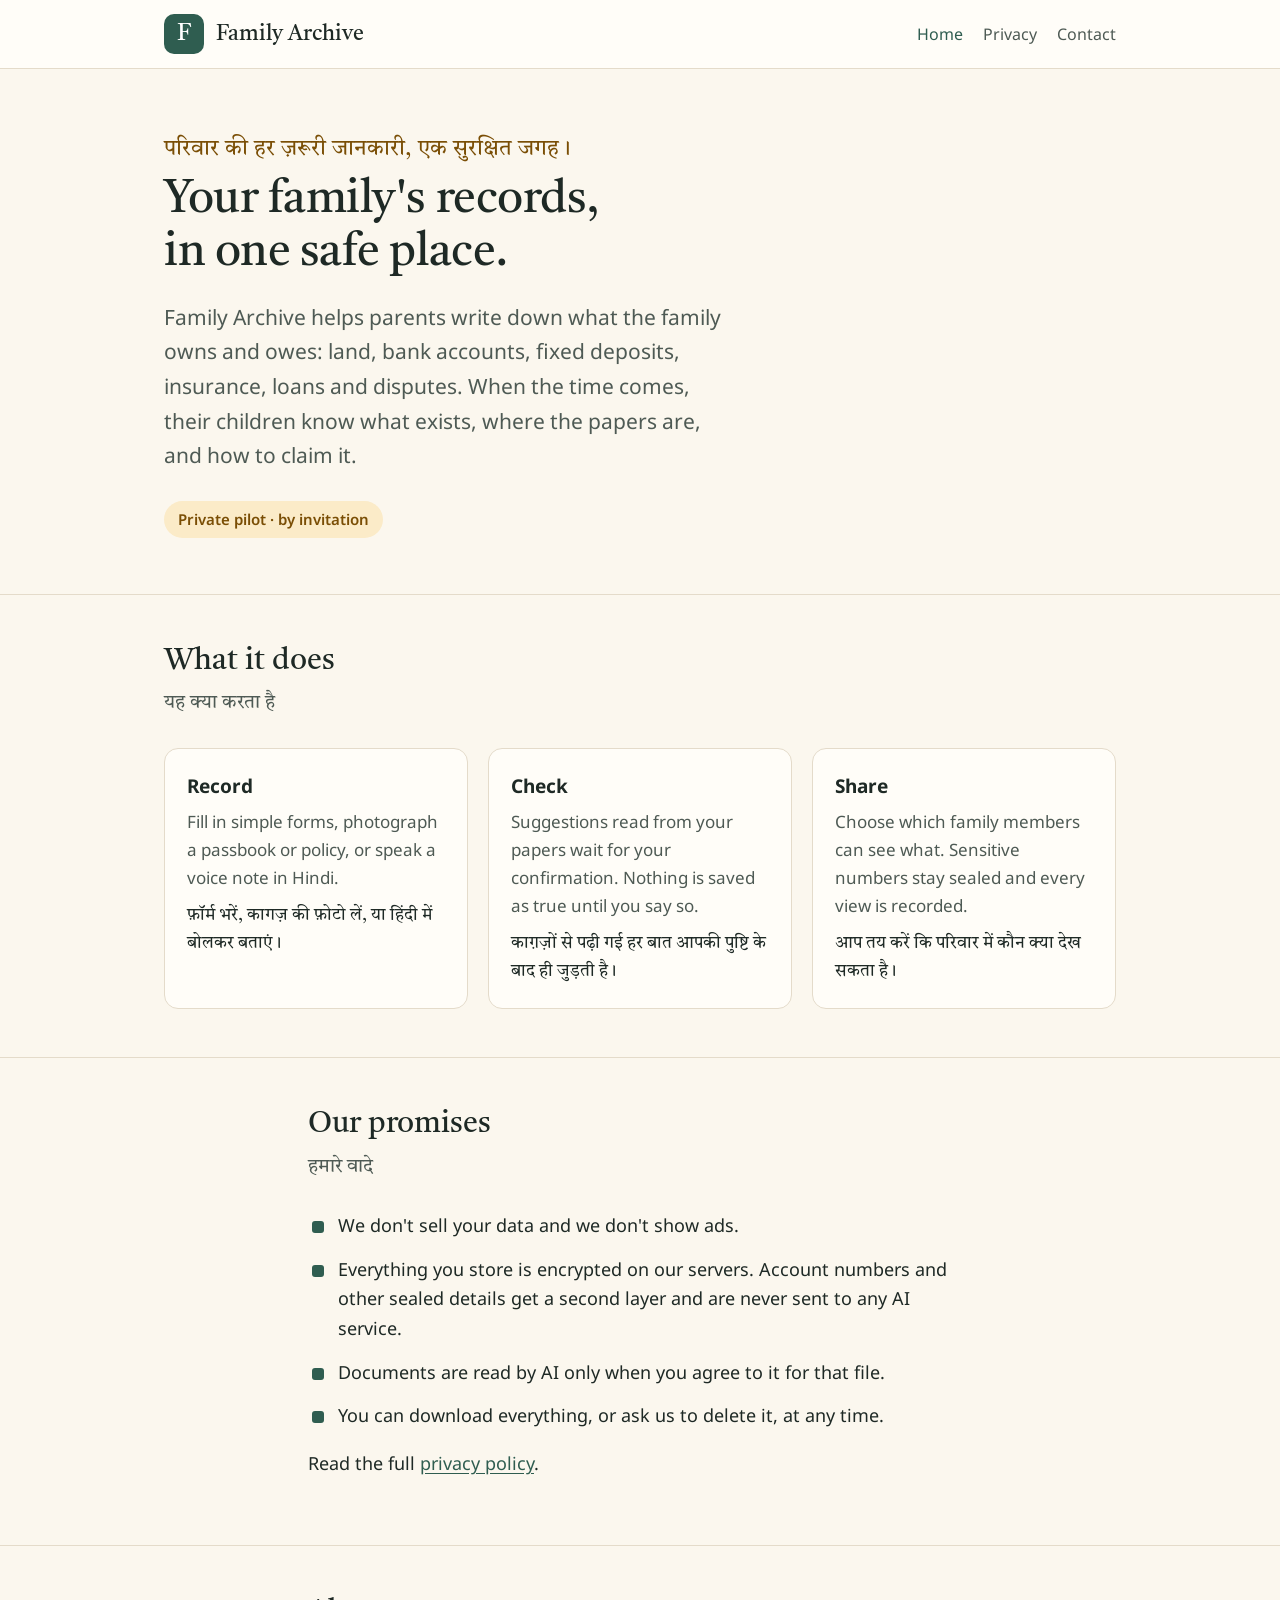
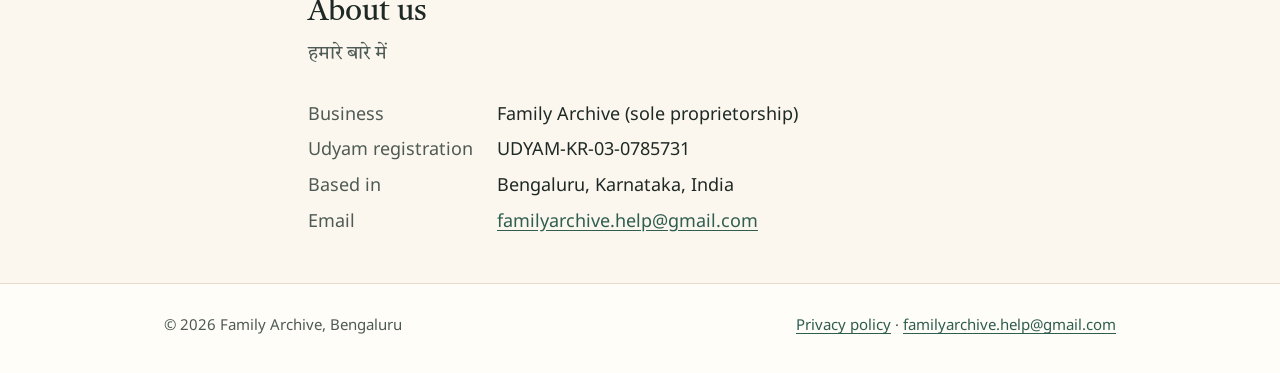
==== index.html @ 435e007c "Family Archive website: home page and privacy policy Co-Authored-By: Claude Opus 5.5 <noreply@anthro" ====
<!doctype html>
<html lang="en">
<head>
  <meta charset="utf-8">
  <meta name="viewport" content="width=device-width, initial-scale=1">
  <title>Family Archive</title>
  <meta name="description" content="Family Archive keeps a family's records of land, bank accounts, deposits, insurance, loans and disputes in one safe place, so the next generation knows what exists and how to claim it.">
  <link rel="preconnect" href="https://fonts.googleapis.com">
  <link rel="preconnect" href="https://fonts.gstatic.com" crossorigin>
  <link rel="stylesheet" href="https://fonts.googleapis.com/css2?family=Noto+Sans:wght@400;600&family=Noto+Sans+Devanagari:wght@400;600&family=Tiro+Devanagari+Hindi&display=swap">
  <link rel="stylesheet" href="styles.css">
  <link rel="icon" href="data:image/svg+xml,%3Csvg xmlns='http://www.w3.org/2000/svg' viewBox='0 0 64 64'%3E%3Crect width='64' height='64' rx='14' fill='%232f5d50'/%3E%3Ctext x='32' y='45' font-family='Georgia,serif' font-size='38' fill='white' text-anchor='middle'%3EF%3C/text%3E%3C/svg%3E">
</head>
<body>
  <header class="top">
    <div class="wrap">
      <a class="brand" href="./"><span class="brand-mark" aria-hidden="true">F</span>Family Archive</a>
      <nav aria-label="Main">
        <a href="./" aria-current="page">Home</a>
        <a href="privacy.html">Privacy</a>
        <a href="#contact">Contact</a>
      </nav>
    </div>
  </header>

  <main>
    <div class="wrap hero">
      <p class="hi" lang="hi">परिवार की हर ज़रूरी जानकारी, एक सुरक्षित जगह।</p>
      <h1>Your family's records, in one safe place.</h1>
      <p class="lede">Family Archive helps parents write down what the family owns and owes: land, bank accounts, fixed
        deposits, insurance, loans and disputes. When the time comes, their children know what exists, where the papers are,
        and how to claim it.</p>
      <span class="status">Private pilot · by invitation</span>
    </div>

    <section>
      <div class="wrap">
        <h2>What it does</h2>
        <p class="hi-sub" lang="hi">यह क्या करता है</p>
        <div class="grid">
          <div class="card">
            <h3>Record</h3>
            <p>Fill in simple forms, photograph a passbook or policy, or speak a voice note in Hindi.</p>
            <span class="hi" lang="hi">फ़ॉर्म भरें, कागज़ की फ़ोटो लें, या हिंदी में बोलकर बताएं।</span>
          </div>
          <div class="card">
            <h3>Check</h3>
            <p>Suggestions read from your papers wait for your confirmation. Nothing is saved as true until you say so.</p>
            <span class="hi" lang="hi">काग़ज़ों से पढ़ी गई हर बात आपकी पुष्टि के बाद ही जुड़ती है।</span>
          </div>
          <div class="card">
            <h3>Share</h3>
            <p>Choose which family members can see what. Sensitive numbers stay sealed and every view is recorded.</p>
            <span class="hi" lang="hi">आप तय करें कि परिवार में कौन क्या देख सकता है।</span>
          </div>
        </div>
      </div>
    </section>

    <section>
      <div class="wrap narrow">
        <h2>Our promises</h2>
        <p class="hi-sub" lang="hi">हमारे वादे</p>
        <ul class="promises">
          <li>We don't sell your data and we don't show ads.</li>
          <li>Everything you store is encrypted on our servers. Account numbers and other sealed details get a second layer
            and are never sent to any AI service.</li>
          <li>Documents are read by AI only when you agree to it for that file.</li>
          <li>You can download everything, or ask us to delete it, at any time.</li>
        </ul>
        <p>Read the full <a href="privacy.html">privacy policy</a>.</p>
      </div>
    </section>

    <section id="contact">
      <div class="wrap narrow">
        <h2>About us</h2>
        <p class="hi-sub" lang="hi">हमारे बारे में</p>
        <dl class="facts">
          <dt>Business</dt><dd>Family Archive (sole proprietorship)</dd>
          <dt>Udyam registration</dt><dd>UDYAM-KR-03-0785731</dd>
          <dt>Based in</dt><dd>Bengaluru, Karnataka, India</dd>
          <dt>Email</dt><dd><a href="mailto:familyarchive.help@gmail.com">familyarchive.help@gmail.com</a></dd>
        </dl>
      </div>
    </section>
  </main>

  <footer>
    <div class="wrap">
      <p>© 2026 Family Archive, Bengaluru</p>
      <p><a href="privacy.html">Privacy policy</a> · <a href="mailto:familyarchive.help@gmail.com">familyarchive.help@gmail.com</a></p>
    </div>
  </footer>
</body>
</html>
---- styles.css ----
/* Family Archive site. Colours match the app (app/lib/ui/theme.dart). */
:root {
  --paper: #fbf7ee;
  --sheet: #fffdf8;
  --rule: #e4dbca;
  --ink: #1e2925;
  --ink-soft: #4e5a54;
  --teal: #2f5d50;
  --teal-deep: #12352b;
  --teal-wash: #dceae3;
  --ochre: #c08a2e;
  --ochre-ink: #7a4e05;
  --ochre-wash: #fbebc8;
  --serif: "Tiro Devanagari Hindi", Georgia, serif;
  --sans: "Noto Sans", "Noto Sans Devanagari", system-ui, sans-serif;
}

* { box-sizing: border-box; }

html { -webkit-text-size-adjust: 100%; }

body {
  margin: 0;
  background: var(--paper);
  color: var(--ink);
  font: 18px/1.65 var(--sans);
}

a { color: var(--teal); text-underline-offset: 3px; }
a:hover { color: var(--teal-deep); }

.wrap { max-width: 62rem; margin: 0 auto; padding: 0 20px; }
.narrow { max-width: 44rem; }

/* Header */
.top {
  border-bottom: 1px solid var(--rule);
  background: var(--sheet);
}
.top .wrap {
  display: flex; align-items: center; justify-content: space-between; gap: 16px;
  padding-top: 14px; padding-bottom: 14px;
}
.brand {
  display: flex; align-items: center; gap: 12px;
  color: var(--ink); text-decoration: none;
  font: 22px/1.2 var(--serif);
}
.brand-mark {
  width: 40px; height: 40px; border-radius: 10px;
  display: grid; place-items: center;
  background: var(--teal); color: #fff;
  font: 24px/1 var(--serif);
}
.top nav { display: flex; gap: 20px; font-size: 16px; }
.top nav a { text-decoration: none; color: var(--ink-soft); }
.top nav a:hover, .top nav a[aria-current] { color: var(--teal); }

/* Hero */
.hero { padding-top: 64px; padding-bottom: 56px; }
.hero .hi {
  font: 22px/1.5 var(--serif);
  color: var(--ochre-ink);
  margin: 0 0 8px;
}
.hero h1 {
  font: 46px/1.15 var(--serif);
  margin: 0 0 20px;
  max-width: 18ch;
  letter-spacing: -0.01em;
}
.hero .lede { font-size: 21px; color: var(--ink-soft); max-width: 36rem; margin: 0; }
.status {
  display: inline-block; margin-top: 28px;
  padding: 6px 14px; border-radius: 999px;
  background: var(--ochre-wash); color: var(--ochre-ink);
  font-size: 15px; font-weight: 600;
}

/* Sections */
section { padding: 48px 0; border-top: 1px solid var(--rule); }
h2 { font: 30px/1.25 var(--serif); margin: 0 0 8px; }
h2 + .hi-sub { margin: 0 0 28px; color: var(--ink-soft); font-family: var(--serif); font-size: 19px; }
h3 { font-size: 19px; margin: 0 0 6px; }

.grid { display: grid; grid-template-columns: repeat(3, 1fr); gap: 20px; }
.card {
  background: var(--sheet);
  border: 1px solid var(--rule);
  border-radius: 14px;
  padding: 22px;
}
.card p { margin: 0; color: var(--ink-soft); font-size: 17px; }
.card .hi { display: block; margin-top: 10px; font-family: var(--serif); color: var(--ink); font-size: 17px; }

.promises { list-style: none; padding: 0; margin: 0; display: grid; gap: 14px; }
.promises li {
  padding-left: 30px; position: relative;
}
.promises li::before {
  content: ""; position: absolute; left: 4px; top: 0.55em;
  width: 12px; height: 12px; border-radius: 3px; background: var(--teal);
}

.facts {
  display: grid; grid-template-columns: max-content 1fr; gap: 6px 24px;
  margin: 0;
}
.facts dt { color: var(--ink-soft); }
.facts dd { margin: 0; }

/* Policy page */
.policy { padding-top: 48px; padding-bottom: 32px; }
.policy h1 { font: 40px/1.2 var(--serif); margin: 0 0 6px; }
.policy .meta { color: var(--ink-soft); margin: 0 0 28px; font-size: 16px; }
.policy h2 { font-size: 25px; margin: 40px 0 10px; }
.policy p, .policy li { max-width: 44rem; }
.policy ul { padding-left: 22px; }
.policy li { margin-bottom: 6px; }
.summary-hi {
  background: var(--teal-wash);
  border-radius: 14px;
  padding: 18px 22px;
  font-family: var(--serif);
  font-size: 19px;
  margin: 0 0 8px;
}
.summary-hi p { margin: 0 0 6px; }
.summary-hi p:last-child { margin: 0; }

table { border-collapse: collapse; width: 100%; max-width: 44rem; font-size: 16px; }
th, td { text-align: left; vertical-align: top; padding: 10px 12px; border-bottom: 1px solid var(--rule); }
th { color: var(--ink-soft); font-weight: 600; }

/* Footer */
footer {
  border-top: 1px solid var(--rule);
  background: var(--sheet);
  padding: 28px 0 36px;
  font-size: 15px; color: var(--ink-soft);
}
footer .wrap { display: flex; flex-wrap: wrap; justify-content: space-between; gap: 12px; }
footer p { margin: 0; }

@media (max-width: 760px) {
  body { font-size: 17px; }
  .hero { padding-top: 40px; padding-bottom: 36px; }
  .hero h1 { font-size: 34px; }
  .hero .lede { font-size: 19px; }
  .grid { grid-template-columns: 1fr; }
  .top nav { gap: 14px; font-size: 15px; }
  .brand { font-size: 19px; }
  .facts { grid-template-columns: 1fr; gap: 0; }
  .facts dd { margin-bottom: 10px; }
  .policy h1 { font-size: 31px; }
  table, thead, tbody, tr, th, td { display: block; }
  thead { display: none; }
  td { border: 0; padding: 2px 0; }
  td:first-child { font-weight: 600; padding-top: 12px; }
  tr { border-bottom: 1px solid var(--rule); padding-bottom: 10px; }
}
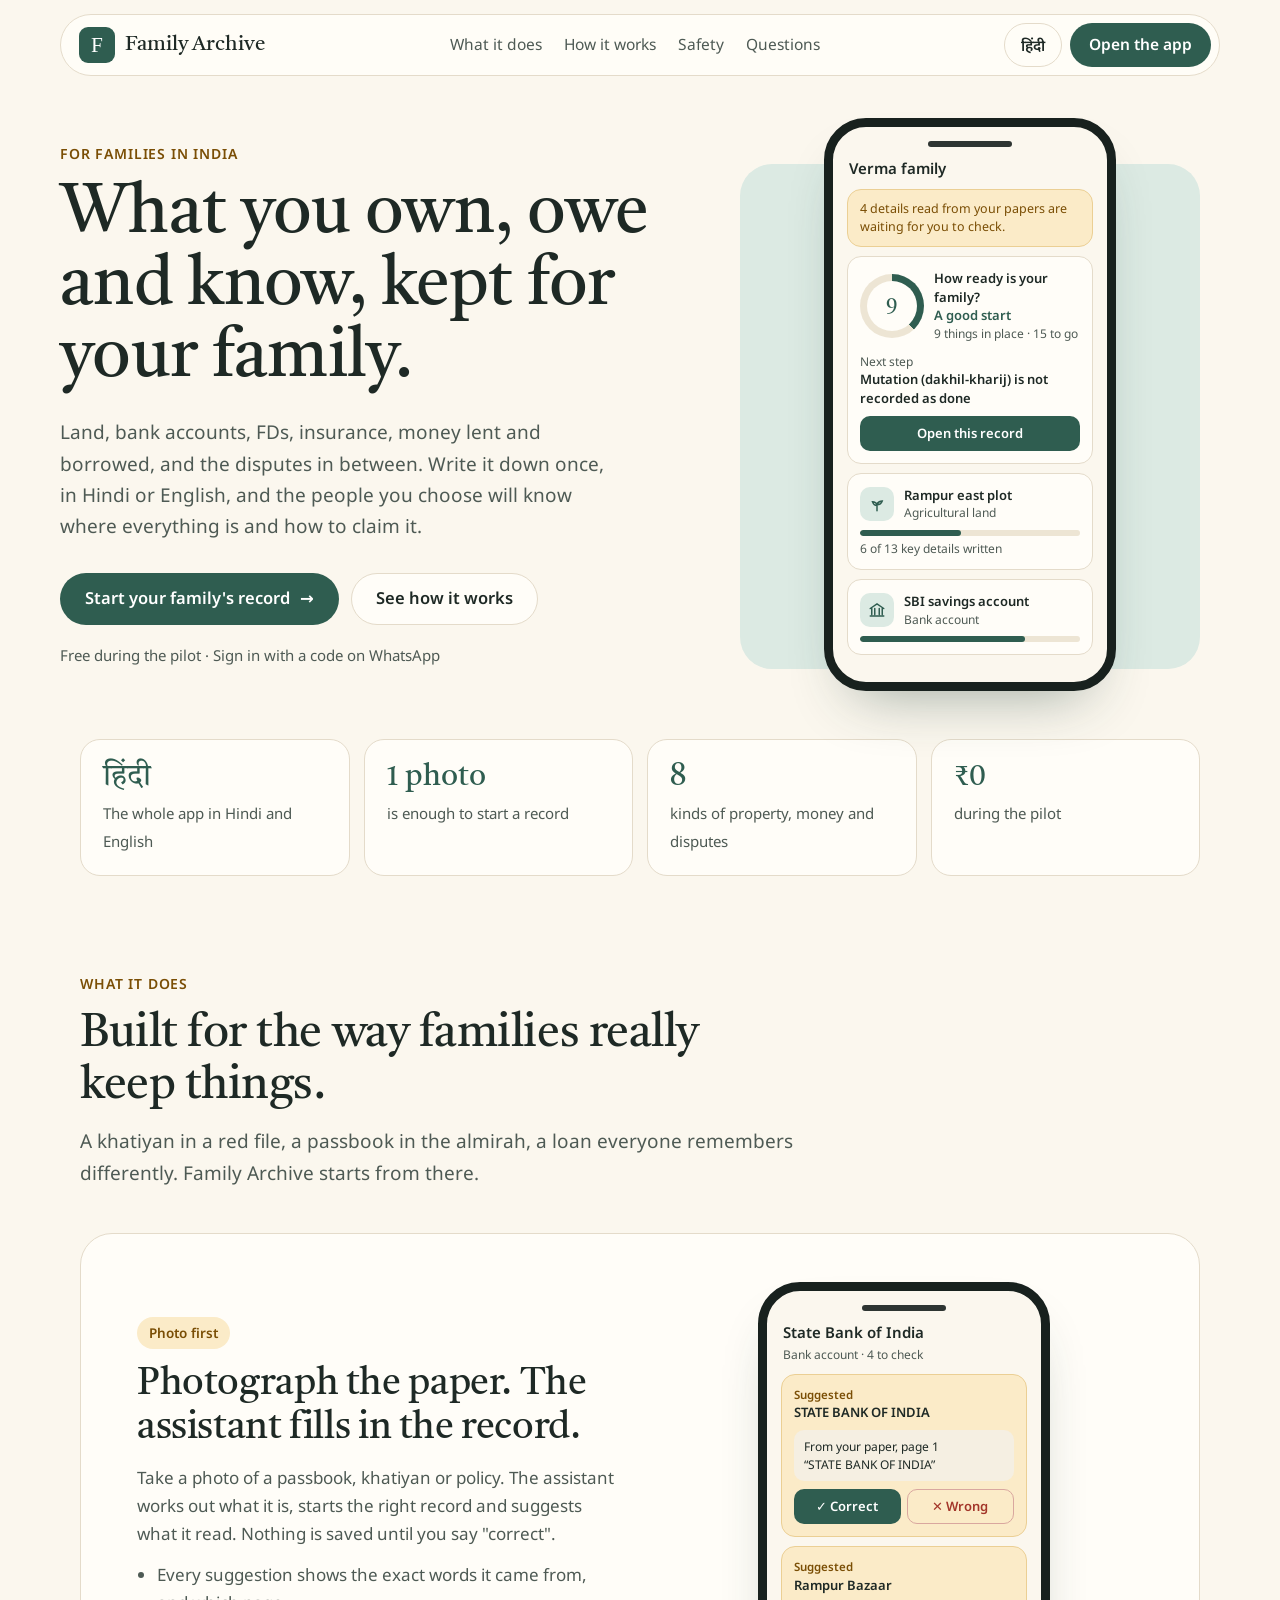
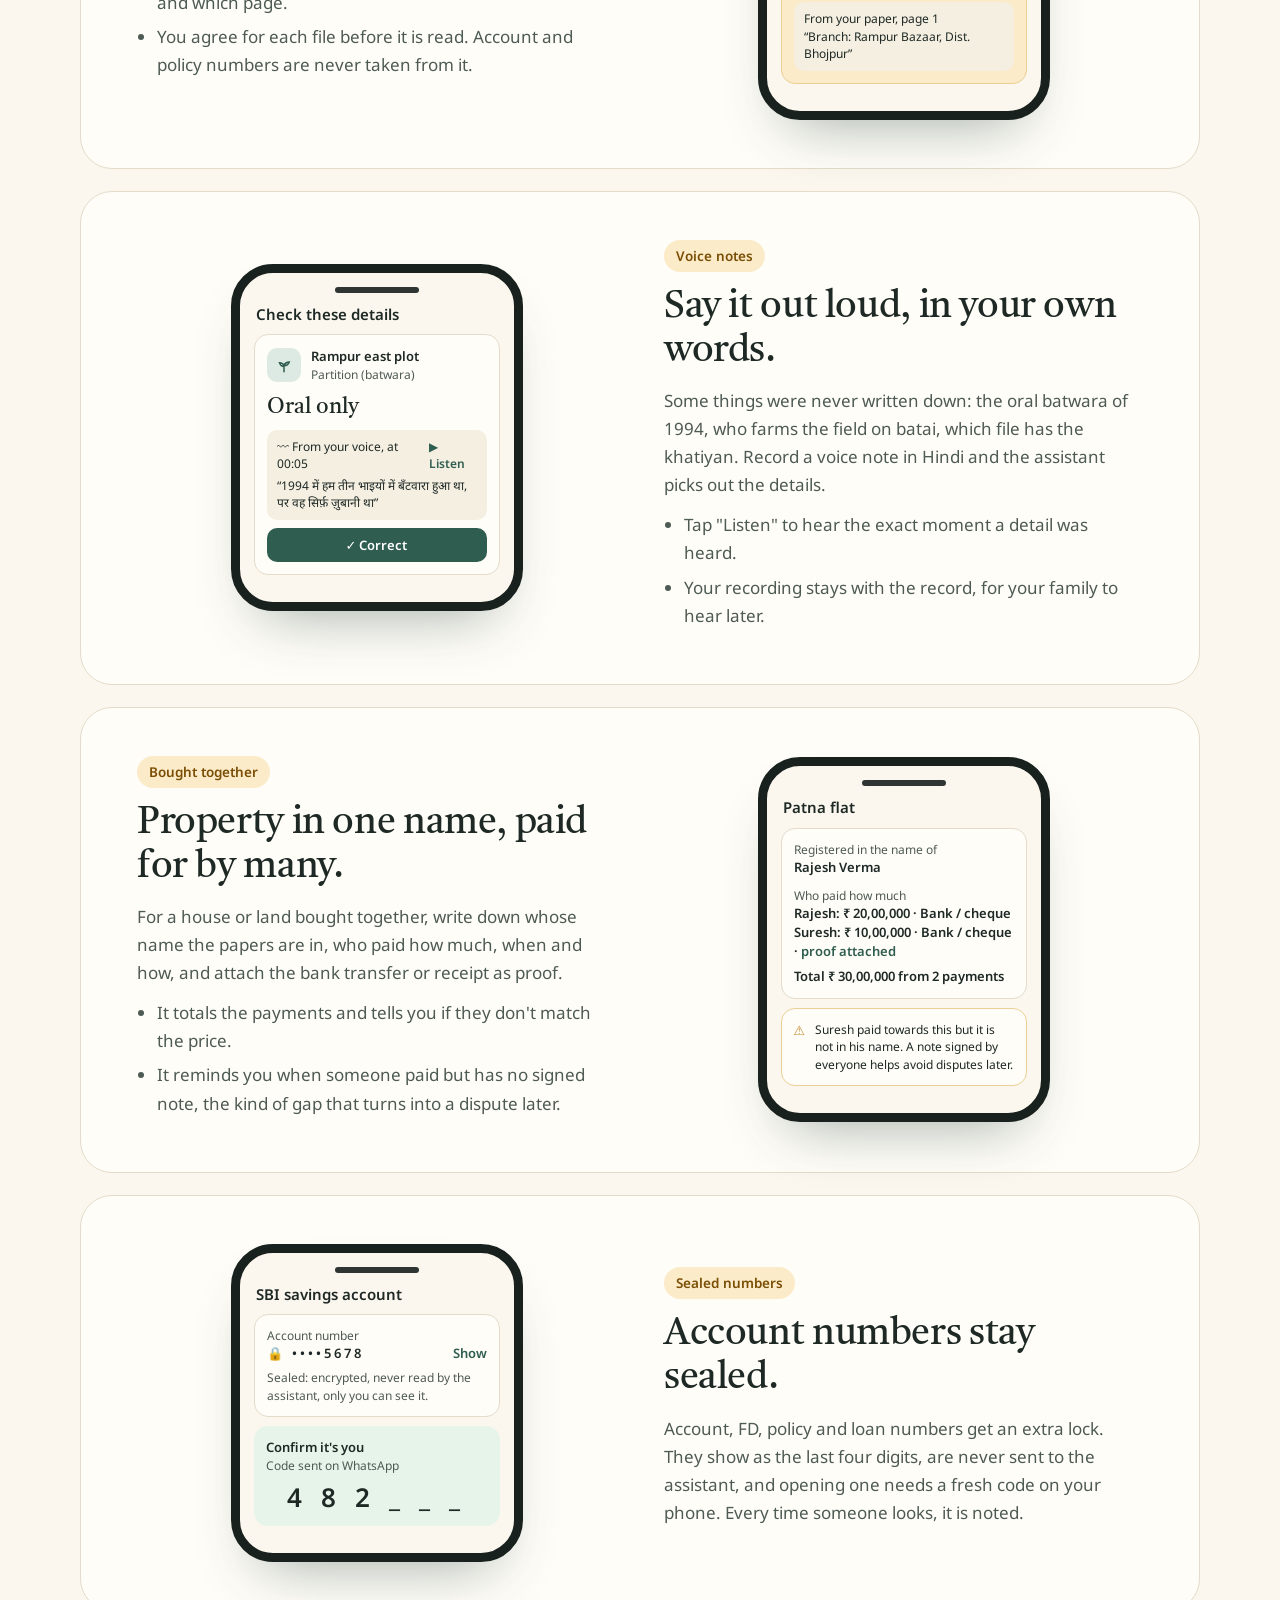
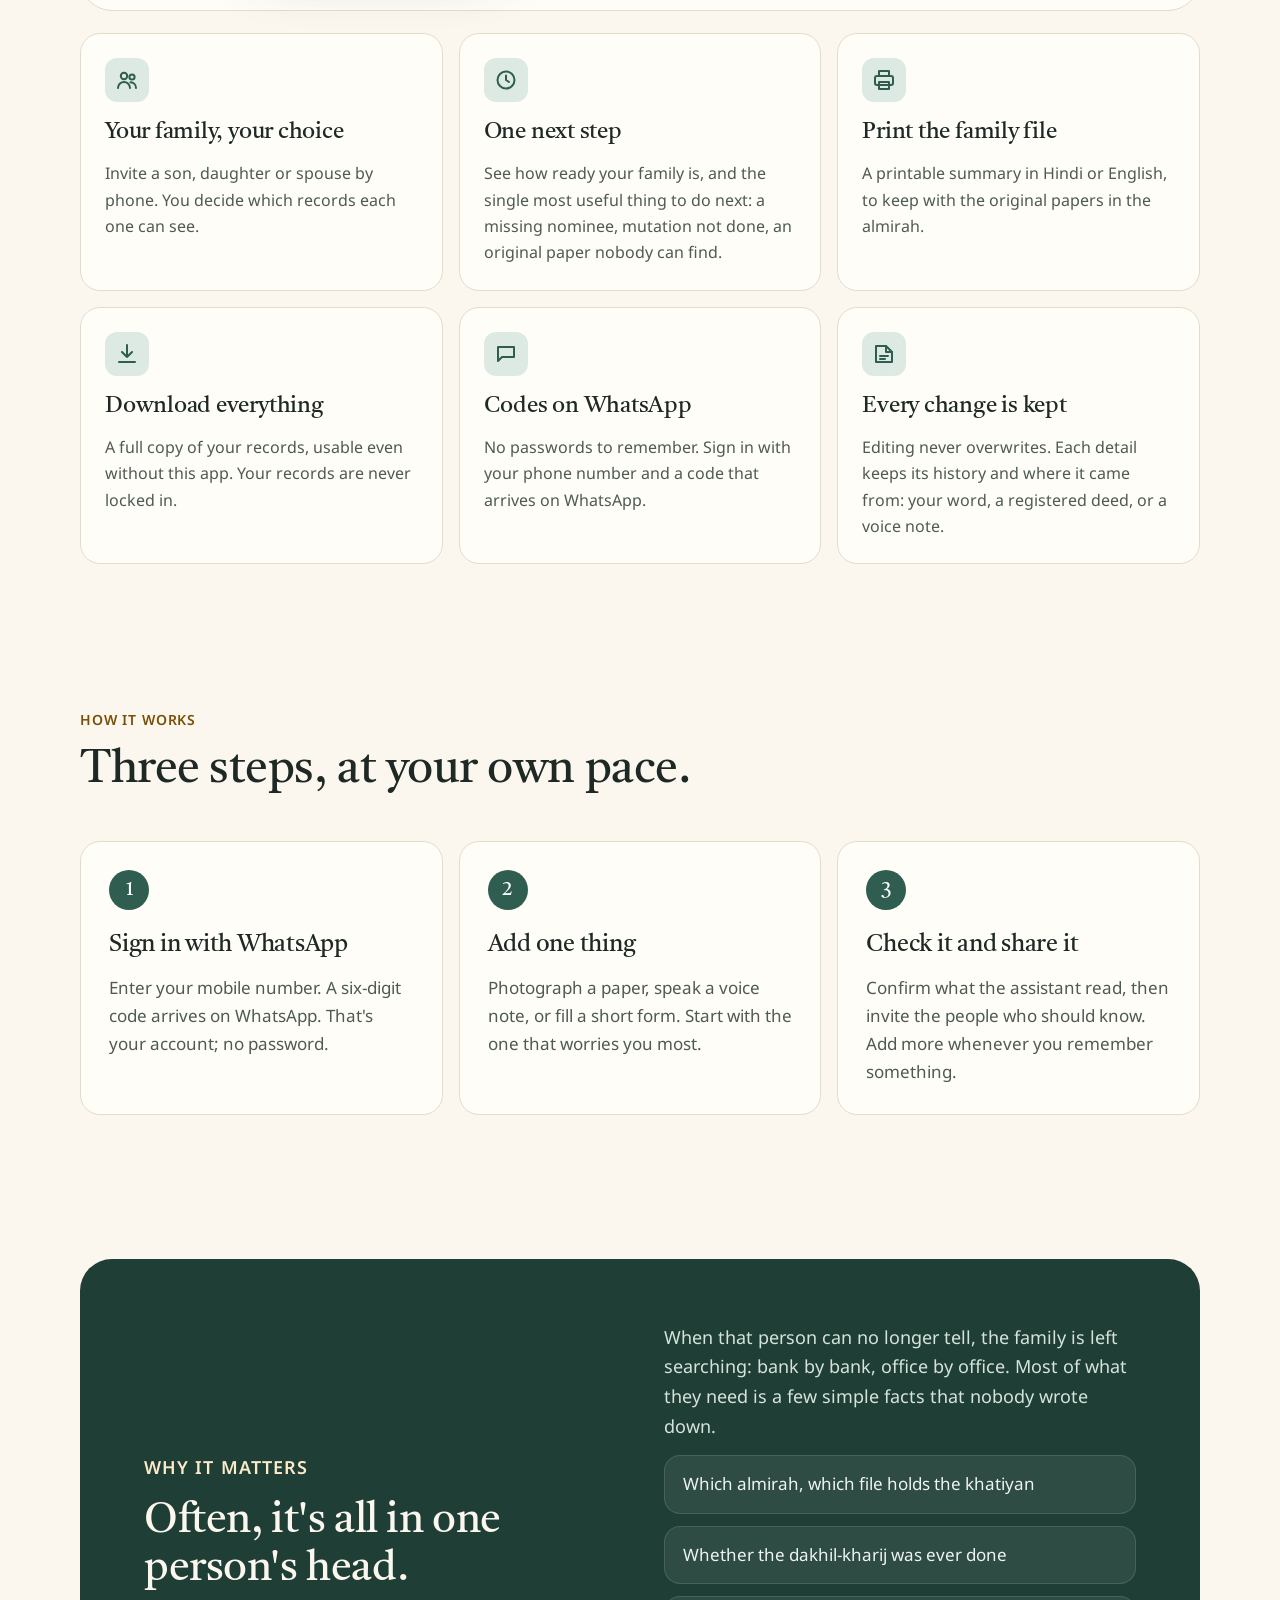
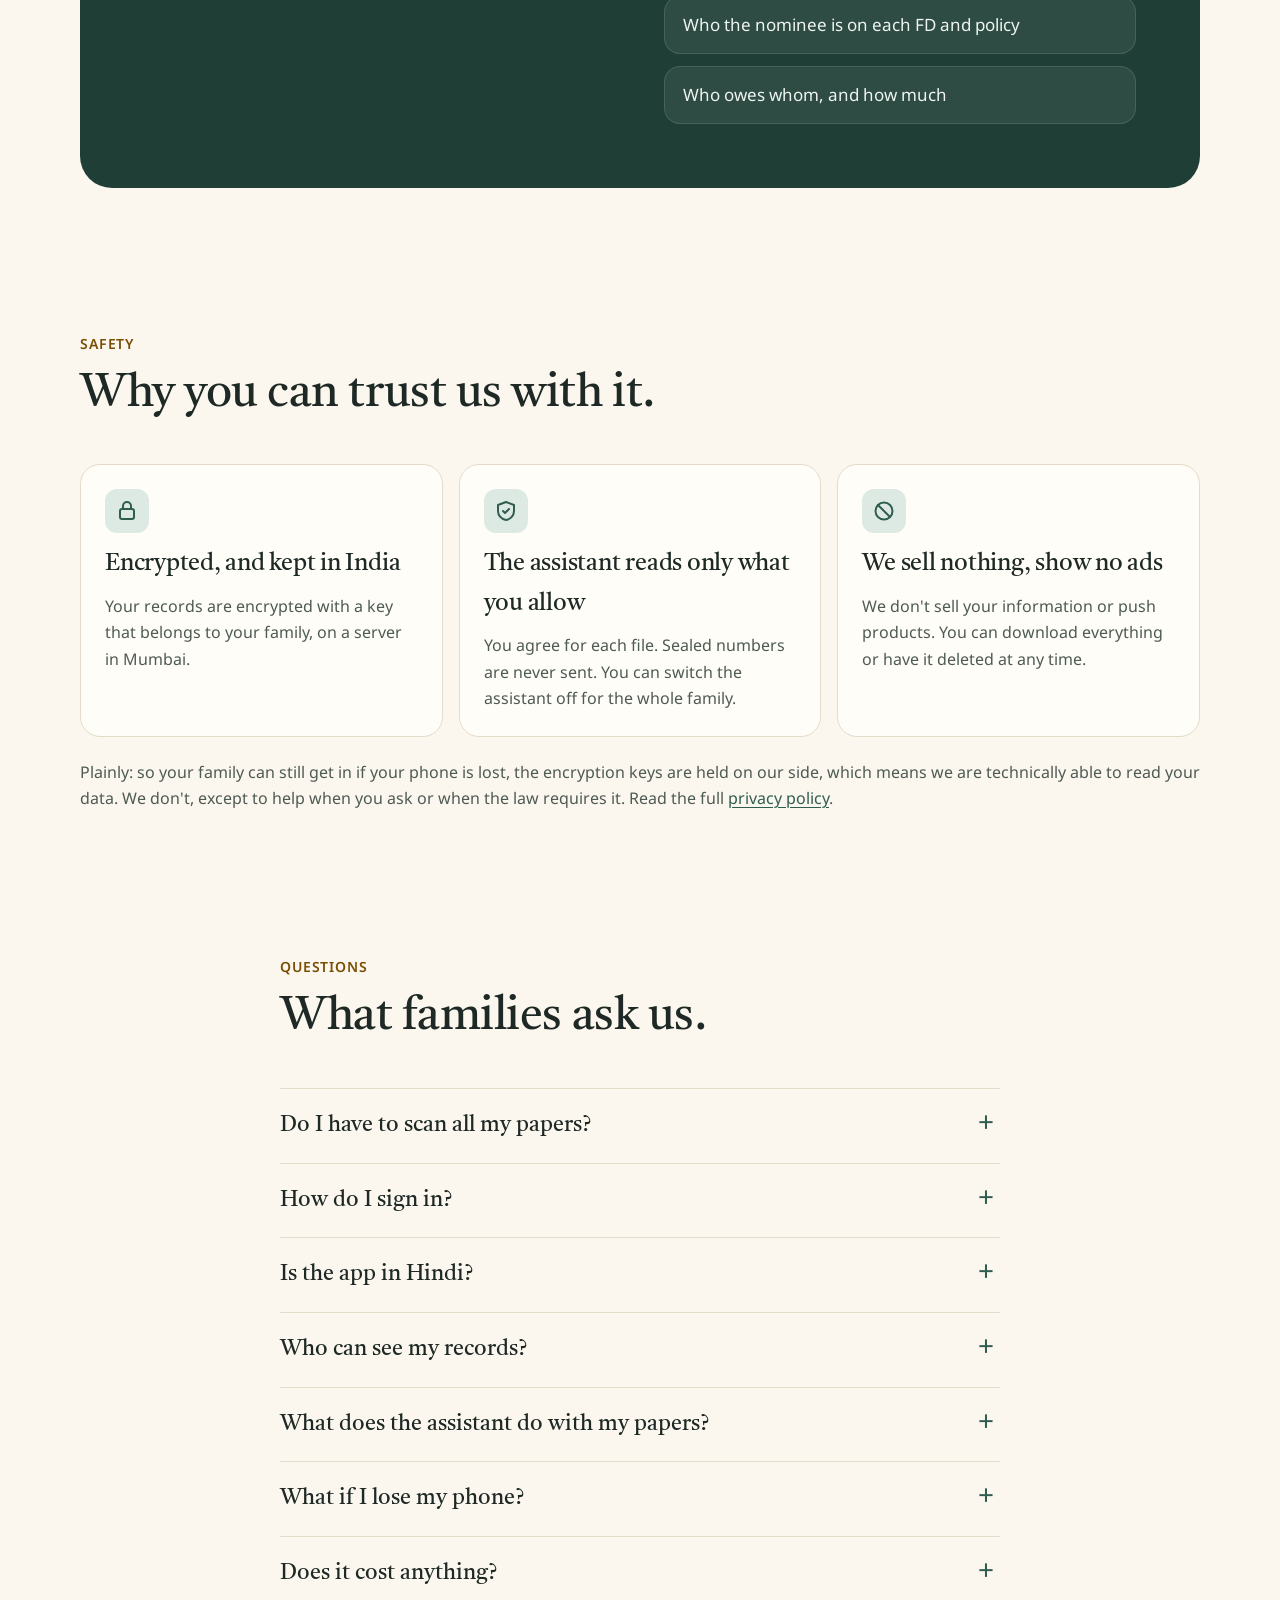
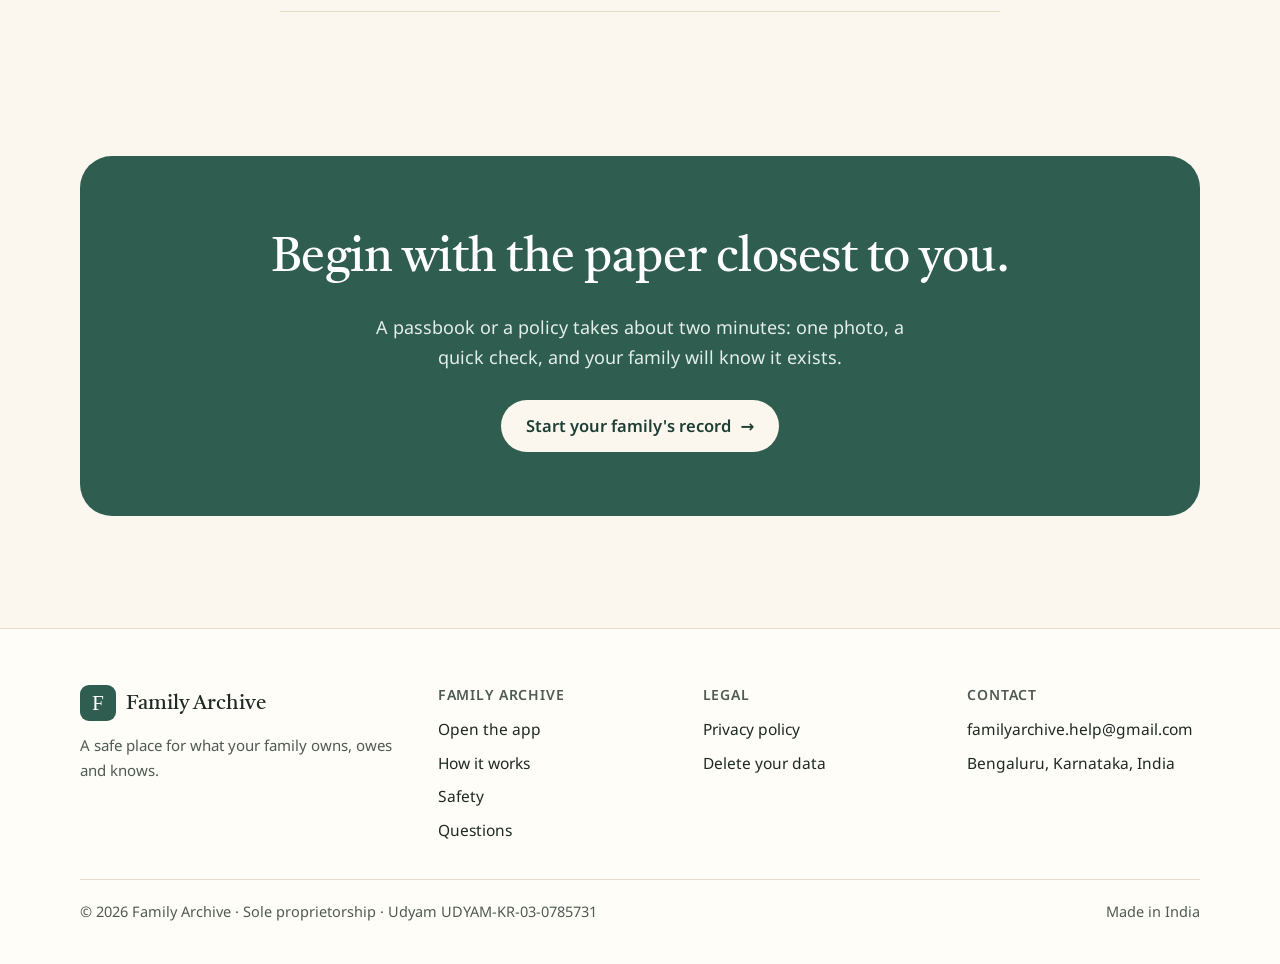
==== commit f7ee1fe4: "New website: features, how it works, safety and questions, in Hindi and English Co-Authored-By: Clau" ====
--- a/index.html
+++ b/index.html
@@ -1,96 +1,449 @@
 <!doctype html>
-<html lang="en">
+<html lang="en" data-lang="en">
 <head>
   <meta charset="utf-8">
   <meta name="viewport" content="width=device-width, initial-scale=1">
-  <title>Family Archive</title>
-  <meta name="description" content="Family Archive keeps a family's records of land, bank accounts, deposits, insurance, loans and disputes in one safe place, so the next generation knows what exists and how to claim it.">
+  <title>Family Archive: what your family owns and owes, in one safe place</title>
+  <meta name="description" content="Family Archive keeps a family's land, bank accounts, deposits, insurance, loans and disputes in one safe place, in Hindi and English, so the next generation knows what exists and how to claim it.">
   <link rel="preconnect" href="https://fonts.googleapis.com">
   <link rel="preconnect" href="https://fonts.gstatic.com" crossorigin>
   <link rel="stylesheet" href="https://fonts.googleapis.com/css2?family=Noto+Sans:wght@400;600&family=Noto+Sans+Devanagari:wght@400;600&family=Tiro+Devanagari+Hindi&display=swap">
   <link rel="stylesheet" href="styles.css">
   <link rel="icon" href="data:image/svg+xml,%3Csvg xmlns='http://www.w3.org/2000/svg' viewBox='0 0 64 64'%3E%3Crect width='64' height='64' rx='14' fill='%232f5d50'/%3E%3Ctext x='32' y='45' font-family='Georgia,serif' font-size='38' fill='white' text-anchor='middle'%3EF%3C/text%3E%3C/svg%3E">
+  <script>
+    // Hindi or English: the visitor's last choice, else their browser's language. English without scripts.
+    (function () {
+      var lang = null;
+      try { lang = localStorage.getItem('fa-lang'); } catch (e) {}
+      if (lang !== 'hi' && lang !== 'en') lang = /^hi\b/i.test(navigator.language || '') ? 'hi' : 'en';
+      document.documentElement.setAttribute('data-lang', lang);
+      document.documentElement.setAttribute('lang', lang);
+    })();
+  </script>
 </head>
 <body>
-  <header class="top">
+  <!-- The logo, defined once. Swap this symbol when the final logo is chosen. -->
+  <svg width="0" height="0" style="position:absolute" aria-hidden="true">
+    <symbol id="logo" viewBox="0 0 64 64">
+      <rect width="64" height="64" rx="16" fill="#2f5d50"/>
+      <text x="32" y="45" font-family="Georgia, serif" font-size="38" fill="#fff" text-anchor="middle">F</text>
+    </symbol>
+  </svg>
+
+  <div class="nav-shell">
+    <nav class="nav" aria-label="Main">
+      <a class="brand" href="./"><svg class="brand-mark" aria-hidden="true"><use href="#logo"/></svg>Family Archive</a>
+      <div class="nav-links">
+        <a href="#features"><span class="en">What it does</span><span class="hi" lang="hi">क्या करता है</span></a>
+        <a href="#how"><span class="en">How it works</span><span class="hi" lang="hi">कैसे शुरू करें</span></a>
+        <a href="#trust"><span class="en">Safety</span><span class="hi" lang="hi">सुरक्षा</span></a>
+        <a href="#questions"><span class="en">Questions</span><span class="hi" lang="hi">सवाल</span></a>
+      </div>
+      <div class="nav-actions">
+        <button class="lang" type="button" id="lang-toggle" aria-label="Switch language / भाषा बदलें">
+          <span class="en" lang="hi">हिंदी</span><span class="hi" lang="en">English</span>
+        </button>
+        <a class="btn btn-primary" href="https://familyarchives.duckdns.org/"><span class="en">Open the app</span><span class="hi" lang="hi">ऐप खोलें</span></a>
+      </div>
+    </nav>
+  </div>
+
+  <main>
+    <!-- Hero -->
+    <div class="wrap hero">
+      <div class="hero-grid">
+        <div>
+          <p class="eyebrow"><span class="en">For families in India</span><span class="hi" lang="hi">भारत के परिवारों के लिए</span></p>
+          <h1>
+            <span class="en">What you own, owe and know, kept for your family.</span>
+            <span class="hi" lang="hi">आपके पास क्या है, किसका कितना बाकी है: सब परिवार के लिए एक जगह।</span>
+          </h1>
+          <p class="lede">
+            <span class="en">Land, bank accounts, FDs, insurance, money lent and borrowed, and the disputes in between. Write it down once, in Hindi or English, and the people you choose will know where everything is and how to claim it.</span>
+            <span class="hi" lang="hi">ज़मीन, बैंक खाते, FD, बीमा, दिया और लिया उधार, और चल रहे विवाद। एक बार हिंदी या English में लिख दीजिए, और जिन्हें आप चुनें, उन्हें पता रहेगा कि क्या कहाँ है और कैसे मिलेगा।</span>
+          </p>
+          <div class="hero-actions">
+            <a class="btn btn-primary" href="https://familyarchives.duckdns.org/"><span class="en">Start your family's record</span><span class="hi" lang="hi">परिवार का रिकॉर्ड शुरू करें</span> →</a>
+            <a class="btn btn-ghost" href="#how"><span class="en">See how it works</span><span class="hi" lang="hi">देखें कैसे काम करता है</span></a>
+          </div>
+          <p class="hero-note"><span class="en">Free during the pilot · Sign in with a code on WhatsApp</span><span class="hi" lang="hi">पायलट के दौरान मुफ़्त · WhatsApp पर आए कोड से लॉग-इन</span></p>
+        </div>
+
+        <div class="hero-visual" aria-hidden="true">
+          <div class="phone">
+            <div class="m-title"><span class="en">Verma family</span><span class="hi" lang="hi">वर्मा परिवार</span></div>
+            <div class="m-banner"><span class="en">4 details read from your papers are waiting for you to check.</span><span class="hi" lang="hi">आपके काग़ज़ों से पढ़ी गई 4 बातें आपकी जाँच का इंतज़ार कर रही हैं।</span></div>
+            <div class="m-card">
+              <div class="m-row">
+                <div class="m-ring" style="--p: 38%"><span>9</span></div>
+                <div>
+                  <div class="m-strong"><span class="en">How ready is your family?</span><span class="hi" lang="hi">आपका परिवार कितना तैयार है?</span></div>
+                  <div class="m-green"><span class="en">A good start</span><span class="hi" lang="hi">अच्छी शुरुआत हुई है</span></div>
+                  <div class="m-muted"><span class="en">9 things in place · 15 to go</span><span class="hi" lang="hi">9 बातें पूरी · 15 बाकी</span></div>
+                </div>
+              </div>
+              <div class="m-muted" style="margin-top:10px"><span class="en">Next step</span><span class="hi" lang="hi">अगला काम</span></div>
+              <div class="m-strong"><span class="en">Mutation (dakhil-kharij) is not recorded as done</span><span class="hi" lang="hi">दाख़िल-ख़ारिज हुआ दर्ज नहीं है</span></div>
+              <span class="m-btn"><span class="en">Open this record</span><span class="hi" lang="hi">यह रिकॉर्ड खोलें</span></span>
+            </div>
+            <div class="m-card">
+              <div class="m-row">
+                <span class="m-tile"><svg viewBox="0 0 24 24" fill="none" stroke="currentColor" stroke-width="2" stroke-linecap="round"><path d="M12 21V11M12 14c-3 0-5-2-6-5 3 0 5 1 6 4M12 12c2-3 4-4 7-4-1 3-3 5-7 5"/></svg></span>
+                <div><div class="m-strong"><span class="en">Rampur east plot</span><span class="hi" lang="hi">रामपुर पूरब वाला खेत</span></div><div class="m-muted"><span class="en">Agricultural land</span><span class="hi" lang="hi">खेती की ज़मीन</span></div></div>
+              </div>
+              <div class="m-bar"><i style="width:46%"></i></div>
+              <div class="m-muted" style="margin-top:4px"><span class="en">6 of 13 key details written</span><span class="hi" lang="hi">13 ज़रूरी बातों में से 6 दर्ज</span></div>
+            </div>
+            <div class="m-card">
+              <div class="m-row">
+                <span class="m-tile"><svg viewBox="0 0 24 24" fill="none" stroke="currentColor" stroke-width="2" stroke-linecap="round"><path d="M3 10l9-6 9 6M5 10v8M19 10v8M9 10v8M15 10v8M3 20h18"/></svg></span>
+                <div><div class="m-strong"><span class="en">SBI savings account</span><span class="hi" lang="hi">SBI बचत खाता</span></div><div class="m-muted"><span class="en">Bank account</span><span class="hi" lang="hi">बैंक खाता</span></div></div>
+              </div>
+              <div class="m-bar"><i style="width:75%"></i></div>
+            </div>
+          </div>
+        </div>
+      </div>
+    </div>
+
+    <!-- Quick facts -->
     <div class="wrap">
-      <a class="brand" href="./"><span class="brand-mark" aria-hidden="true">F</span>Family Archive</a>
-      <nav aria-label="Main">
-        <a href="./" aria-current="page">Home</a>
-        <a href="privacy.html">Privacy</a>
-        <a href="#contact">Contact</a>
-      </nav>
+      <div class="facts">
+        <div class="fact"><strong><span class="en">हिंदी</span><span class="hi" lang="hi">हिंदी</span></strong><span><span class="en">The whole app in Hindi and English</span><span class="hi" lang="hi">पूरा ऐप हिंदी और English में</span></span></div>
+        <div class="fact"><strong><span class="en">1 photo</span><span class="hi" lang="hi">1 फ़ोटो</span></strong><span><span class="en">is enough to start a record</span><span class="hi" lang="hi">से रिकॉर्ड शुरू हो जाता है</span></span></div>
+        <div class="fact"><strong>8</strong><span><span class="en">kinds of property, money and disputes</span><span class="hi" lang="hi">तरह की संपत्ति, लेन-देन और विवाद</span></span></div>
+        <div class="fact"><strong>₹0</strong><span><span class="en">during the pilot</span><span class="hi" lang="hi">पायलट के दौरान</span></span></div>
+      </div>
     </div>
-  </header>
-
-  <main>
-    <div class="wrap hero">
-      <p class="hi" lang="hi">परिवार की हर ज़रूरी जानकारी, एक सुरक्षित जगह।</p>
-      <h1>Your family's records, in one safe place.</h1>
-      <p class="lede">Family Archive helps parents write down what the family owns and owes: land, bank accounts, fixed
-        deposits, insurance, loans and disputes. When the time comes, their children know what exists, where the papers are,
-        and how to claim it.</p>
-      <span class="status">Private pilot · by invitation</span>
-    </div>
-
+
+    <!-- Features -->
+    <section id="features">
+      <div class="wrap">
+        <div class="section-head">
+          <p class="eyebrow"><span class="en">What it does</span><span class="hi" lang="hi">यह क्या करता है</span></p>
+          <h2><span class="en">Built for the way families really keep things.</span><span class="hi" lang="hi">वैसे ही बना है, जैसे परिवार सच में चीज़ें रखते हैं।</span></h2>
+          <p class="lede"><span class="en">A khatiyan in a red file, a passbook in the almirah, a loan everyone remembers differently. Family Archive starts from there.</span><span class="hi" lang="hi">लाल फ़ाइल में खतियान, अलमारी में पासबुक, और एक उधार जो सबको अलग-अलग याद है। Family Archive वहीं से शुरू होता है।</span></p>
+        </div>
+
+        <div>
+          <article class="feature">
+            <div class="feature-text">
+              <span class="tag"><span class="en">Photo first</span><span class="hi" lang="hi">पहले फ़ोटो</span></span>
+              <h3><span class="en">Photograph the paper. The assistant fills in the record.</span><span class="hi" lang="hi">काग़ज़ की फ़ोटो लीजिए। सहायक रिकॉर्ड भर देगा।</span></h3>
+              <p><span class="en">Take a photo of a passbook, khatiyan or policy. The assistant works out what it is, starts the right record and suggests what it read. Nothing is saved until you say "correct".</span><span class="hi" lang="hi">पासबुक, खतियान या पॉलिसी की फ़ोटो लीजिए। सहायक पहचानता है कि यह क्या है, सही रिकॉर्ड शुरू करता है और जो पढ़ा वह सुझाता है। आपके "सही है" कहे बिना कुछ सेव नहीं होता।</span></p>
+              <ul>
+                <li><span class="en">Every suggestion shows the exact words it came from, and which page.</span><span class="hi" lang="hi">हर सुझाव के साथ वे शब्द दिखते हैं जिनसे वह आया, और कौन सा पेज।</span></li>
+                <li><span class="en">You agree for each file before it is read. Account and policy numbers are never taken from it.</span><span class="hi" lang="hi">हर फ़ाइल पढ़ने से पहले आपकी हाँ ली जाती है। खाता या पॉलिसी नंबर इससे कभी नहीं लिए जाते।</span></li>
+              </ul>
+            </div>
+            <div class="feature-visual" aria-hidden="true">
+              <div class="phone">
+                <div class="m-title"><span class="en">State Bank of India</span><span class="hi" lang="hi">STATE BANK OF INDIA</span></div>
+                <div class="m-muted" style="margin:-6px 2px 10px"><span class="en">Bank account · 4 to check</span><span class="hi" lang="hi">बैंक खाता · 4 जाँचनी हैं</span></div>
+                <div class="m-card" style="background:var(--ochre-wash);border-color:#ebcf94">
+                  <div class="m-label"><span class="en">Suggested</span><span class="hi" lang="hi">सुझाव</span></div>
+                  <div class="m-strong">STATE BANK OF INDIA</div>
+                  <div class="m-source"><span class="en">From your paper, page 1</span><span class="hi" lang="hi">आपके काग़ज़ से, पेज 1</span><br>“STATE BANK OF INDIA”</div>
+                  <div class="m-btns"><span class="m-btn">✓ <span class="en">Correct</span><span class="hi" lang="hi">सही है</span></span><span class="m-btn-out">✕ <span class="en">Wrong</span><span class="hi" lang="hi">ग़लत है</span></span></div>
+                </div>
+                <div class="m-card" style="background:var(--ochre-wash);border-color:#ebcf94">
+                  <div class="m-label"><span class="en">Suggested</span><span class="hi" lang="hi">सुझाव</span></div>
+                  <div class="m-strong">Rampur Bazaar</div>
+                  <div class="m-source"><span class="en">From your paper, page 1</span><span class="hi" lang="hi">आपके काग़ज़ से, पेज 1</span><br>“Branch: Rampur Bazaar, Dist. Bhojpur”</div>
+                </div>
+              </div>
+            </div>
+          </article>
+
+          <article class="feature">
+            <div class="feature-text">
+              <span class="tag"><span class="en">Voice notes</span><span class="hi" lang="hi">आवाज़ से</span></span>
+              <h3><span class="en">Say it out loud, in your own words.</span><span class="hi" lang="hi">अपनी ज़ुबान में बोलकर बताइए।</span></h3>
+              <p><span class="en">Some things were never written down: the oral batwara of 1994, who farms the field on batai, which file has the khatiyan. Record a voice note in Hindi and the assistant picks out the details.</span><span class="hi" lang="hi">कुछ बातें कभी लिखी ही नहीं गईं: 1994 का ज़ुबानी बँटवारा, खेत कौन बटाई पर जोतता है, खतियान किस फ़ाइल में है। हिंदी में आवाज़ का नोट रिकॉर्ड कीजिए, सहायक बातें निकाल देगा।</span></p>
+              <ul>
+                <li><span class="en">Tap "Listen" to hear the exact moment a detail was heard.</span><span class="hi" lang="hi">"सुनें" दबाकर वह हिस्सा सुनिए जहाँ से बात ली गई।</span></li>
+                <li><span class="en">Your recording stays with the record, for your family to hear later.</span><span class="hi" lang="hi">आपकी आवाज़ रिकॉर्ड के साथ रहती है, ताकि परिवार बाद में सुन सके।</span></li>
+              </ul>
+            </div>
+            <div class="feature-visual" aria-hidden="true">
+              <div class="phone">
+                <div class="m-title"><span class="en">Check these details</span><span class="hi" lang="hi">इन बातों को जाँचें</span></div>
+                <div class="m-card">
+                  <div class="m-row"><span class="m-tile"><svg viewBox="0 0 24 24" fill="none" stroke="currentColor" stroke-width="2" stroke-linecap="round"><path d="M12 21V11M12 14c-3 0-5-2-6-5 3 0 5 1 6 4M12 12c2-3 4-4 7-4-1 3-3 5-7 5"/></svg></span><div><div class="m-strong"><span class="en">Rampur east plot</span><span class="hi" lang="hi">रामपुर पूरब वाला खेत</span></div><div class="m-muted"><span class="en">Partition (batwara)</span><span class="hi" lang="hi">बँटवारा</span></div></div></div>
+                  <div style="font:22px/1.3 var(--serif);margin:10px 0 2px"><span class="en">Oral only</span><span class="hi" lang="hi">सिर्फ़ ज़ुबानी</span></div>
+                  <div class="m-source">
+                    <div style="display:flex;justify-content:space-between;align-items:center"><span>〰 <span class="en">From your voice, at 00:05</span><span class="hi" lang="hi">आपकी आवाज़ से, 00:05 पर</span></span><span class="m-green">▶ <span class="en">Listen</span><span class="hi" lang="hi">सुनें</span></span></div>
+                    <div style="margin-top:4px">“1994 में हम तीन भाइयों में बँटवारा हुआ था, पर वह सिर्फ़ ज़ुबानी था”</div>
+                  </div>
+                  <span class="m-btn">✓ <span class="en">Correct</span><span class="hi" lang="hi">सही है</span></span>
+                </div>
+              </div>
+            </div>
+          </article>
+
+          <article class="feature">
+            <div class="feature-text">
+              <span class="tag"><span class="en">Bought together</span><span class="hi" lang="hi">मिलकर ख़रीदी</span></span>
+              <h3><span class="en">Property in one name, paid for by many.</span><span class="hi" lang="hi">काग़ज़ एक के नाम, पैसा कई लोगों का।</span></h3>
+              <p><span class="en">For a house or land bought together, write down whose name the papers are in, who paid how much, when and how, and attach the bank transfer or receipt as proof.</span><span class="hi" lang="hi">मिलकर ख़रीदे मकान या ज़मीन के लिए लिखिए कि काग़ज़ किसके नाम हैं, किसने कितना, कब और कैसे दिया, और सबूत के लिए बैंक ट्रांसफ़र या रसीद जोड़िए।</span></p>
+              <ul>
+                <li><span class="en">It totals the payments and tells you if they don't match the price.</span><span class="hi" lang="hi">यह पैसों का जोड़ बताता है, और क़ीमत से मेल न खाए तो बताता है।</span></li>
+                <li><span class="en">It reminds you when someone paid but has no signed note, the kind of gap that turns into a dispute later.</span><span class="hi" lang="hi">अगर किसी ने पैसा दिया पर लिखित काग़ज़ नहीं है, तो याद दिलाता है: ऐसी ही कमी बाद में झगड़ा बनती है।</span></li>
+              </ul>
+            </div>
+            <div class="feature-visual" aria-hidden="true">
+              <div class="phone">
+                <div class="m-title"><span class="en">Patna flat</span><span class="hi" lang="hi">पटना वाला फ़्लैट</span></div>
+                <div class="m-card">
+                  <div class="m-muted"><span class="en">Registered in the name of</span><span class="hi" lang="hi">काग़ज़ों पर किसके नाम है</span></div>
+                  <div class="m-strong">Rajesh Verma</div>
+                  <div class="m-muted" style="margin-top:10px"><span class="en">Who paid how much</span><span class="hi" lang="hi">किसने कितना पैसा दिया</span></div>
+                  <div class="m-strong">Rajesh: ₹ 20,00,000 · <span class="en">Bank / cheque</span><span class="hi" lang="hi">बैंक / चेक से</span></div>
+                  <div class="m-strong">Suresh: ₹ 10,00,000 · <span class="en">Bank / cheque</span><span class="hi" lang="hi">बैंक / चेक से</span> · <span class="m-green"><span class="en">proof attached</span><span class="hi" lang="hi">सबूत जुड़ा है</span></span></div>
+                  <div style="margin-top:6px;font-weight:600"><span class="en">Total ₹ 30,00,000 from 2 payments</span><span class="hi" lang="hi">कुल ₹ 30,00,000 (2 भुगतान)</span></div>
+                </div>
+                <div class="m-card" style="border-color:#ebcf94">
+                  <div class="m-row" style="align-items:flex-start"><span style="color:var(--ochre)">⚠</span><div class="m-muted" style="color:var(--ink)"><span class="en">Suresh paid towards this but it is not in his name. A note signed by everyone helps avoid disputes later.</span><span class="hi" lang="hi">Suresh ने भी पैसा दिया, पर काग़ज़ उनके नाम नहीं हैं। सबके दस्तख़त वाला काग़ज़ बाद के झगड़ों से बचाता है।</span></div></div>
+                </div>
+              </div>
+            </div>
+          </article>
+
+          <article class="feature">
+            <div class="feature-text">
+              <span class="tag"><span class="en">Sealed numbers</span><span class="hi" lang="hi">सील बंद नंबर</span></span>
+              <h3><span class="en">Account numbers stay sealed.</span><span class="hi" lang="hi">खाता नंबर सील बंद रहते हैं।</span></h3>
+              <p><span class="en">Account, FD, policy and loan numbers get an extra lock. They show as the last four digits, are never sent to the assistant, and opening one needs a fresh code on your phone. Every time someone looks, it is noted.</span><span class="hi" lang="hi">खाता, FD, पॉलिसी और लोन नंबरों पर एक और ताला लगता है। ये सिर्फ़ आख़िरी चार अंकों में दिखते हैं, सहायक को कभी नहीं भेजे जाते, और खोलने के लिए फ़ोन पर नया कोड चाहिए। जब भी कोई देखता है, वह दर्ज होता है।</span></p>
+            </div>
+            <div class="feature-visual" aria-hidden="true">
+              <div class="phone">
+                <div class="m-title"><span class="en">SBI savings account</span><span class="hi" lang="hi">SBI बचत खाता</span></div>
+                <div class="m-card">
+                  <div class="m-muted"><span class="en">Account number</span><span class="hi" lang="hi">खाता संख्या</span></div>
+                  <div class="m-row" style="justify-content:space-between"><span class="m-seal">🔒 ••••5678</span><span class="m-green"><span class="en">Show</span><span class="hi" lang="hi">दिखाएं</span></span></div>
+                  <div class="m-muted" style="margin-top:6px"><span class="en">Sealed: encrypted, never read by the assistant, only you can see it.</span><span class="hi" lang="hi">सील बंद: एन्क्रिप्टेड, सहायक कभी नहीं पढ़ता, सिर्फ़ आपको दिखता है।</span></div>
+                </div>
+                <div class="m-wa">
+                  <div class="m-strong"><span class="en">Confirm it's you</span><span class="hi" lang="hi">पुष्टि करें कि यह आप हैं</span></div>
+                  <div class="m-muted"><span class="en">Code sent on WhatsApp</span><span class="hi" lang="hi">WhatsApp पर कोड भेजा गया है</span></div>
+                  <div class="m-code">4 8 2 _ _ _</div>
+                </div>
+              </div>
+            </div>
+          </article>
+        </div>
+
+        <div class="mini-grid">
+          <div class="mini">
+            <div class="icon"><svg viewBox="0 0 24 24" fill="none" stroke="currentColor" stroke-width="2" stroke-linecap="round" stroke-linejoin="round"><circle cx="9" cy="8" r="3.2"/><path d="M3 20c0-3.3 2.7-6 6-6s6 2.7 6 6"/><circle cx="17" cy="9" r="2.6"/><path d="M15.5 14.2c3 .2 5.5 2.6 5.5 5.8"/></svg></div>
+            <h3><span class="en">Your family, your choice</span><span class="hi" lang="hi">परिवार, आपकी पसंद से</span></h3>
+            <p><span class="en">Invite a son, daughter or spouse by phone. You decide which records each one can see.</span><span class="hi" lang="hi">बेटे, बेटी या पत्नी को फ़ोन नंबर से बुलाइए। कौन कौन सा रिकॉर्ड देखेगा, यह आप तय करते हैं।</span></p>
+          </div>
+          <div class="mini">
+            <div class="icon"><svg viewBox="0 0 24 24" fill="none" stroke="currentColor" stroke-width="2" stroke-linecap="round" stroke-linejoin="round"><circle cx="12" cy="12" r="8.5"/><path d="M12 7.5V12l3 2"/></svg></div>
+            <h3><span class="en">One next step</span><span class="hi" lang="hi">एक अगला काम</span></h3>
+            <p><span class="en">See how ready your family is, and the single most useful thing to do next: a missing nominee, mutation not done, an original paper nobody can find.</span><span class="hi" lang="hi">देखिए परिवार कितना तैयार है, और सबसे ज़रूरी अगला काम: नॉमिनी नहीं, दाख़िल-ख़ारिज बाकी, असली काग़ज़ का पता नहीं।</span></p>
+          </div>
+          <div class="mini">
+            <div class="icon"><svg viewBox="0 0 24 24" fill="none" stroke="currentColor" stroke-width="2" stroke-linecap="round" stroke-linejoin="round"><path d="M7 8V3h10v5"/><rect x="3" y="8" width="18" height="9" rx="2"/><path d="M7 14h10v7H7z"/></svg></div>
+            <h3><span class="en">Print the family file</span><span class="hi" lang="hi">परिवार की फ़ाइल प्रिंट करें</span></h3>
+            <p><span class="en">A printable summary in Hindi or English, to keep with the original papers in the almirah.</span><span class="hi" lang="hi">हिंदी या English में प्रिंट करने लायक पूरी जानकारी, अलमारी में असली काग़ज़ों के साथ रखने के लिए।</span></p>
+          </div>
+          <div class="mini">
+            <div class="icon"><svg viewBox="0 0 24 24" fill="none" stroke="currentColor" stroke-width="2" stroke-linecap="round" stroke-linejoin="round"><path d="M12 3v12M7 10l5 5 5-5M4 20h16"/></svg></div>
+            <h3><span class="en">Download everything</span><span class="hi" lang="hi">सब कुछ डाउनलोड करें</span></h3>
+            <p><span class="en">A full copy of your records, usable even without this app. Your records are never locked in.</span><span class="hi" lang="hi">आपके रिकॉर्ड की पूरी कॉपी, जो इस ऐप के बिना भी काम आए। आपका डेटा कभी बंद नहीं होता।</span></p>
+          </div>
+          <div class="mini">
+            <div class="icon"><svg viewBox="0 0 24 24" fill="none" stroke="currentColor" stroke-width="2" stroke-linecap="round" stroke-linejoin="round"><path d="M4 5h16v10H8l-4 4z"/></svg></div>
+            <h3><span class="en">Codes on WhatsApp</span><span class="hi" lang="hi">कोड WhatsApp पर</span></h3>
+            <p><span class="en">No passwords to remember. Sign in with your phone number and a code that arrives on WhatsApp.</span><span class="hi" lang="hi">कोई पासवर्ड याद नहीं रखना। फ़ोन नंबर डालिए, WhatsApp पर आए कोड से लॉग-इन कीजिए।</span></p>
+          </div>
+          <div class="mini">
+            <div class="icon"><svg viewBox="0 0 24 24" fill="none" stroke="currentColor" stroke-width="2" stroke-linecap="round" stroke-linejoin="round"><path d="M4 4h10l6 6v10H4z"/><path d="M14 4v6h6M8 14h8M8 17h5"/></svg></div>
+            <h3><span class="en">Every change is kept</span><span class="hi" lang="hi">हर बदलाव सुरक्षित</span></h3>
+            <p><span class="en">Editing never overwrites. Each detail keeps its history and where it came from: your word, a registered deed, or a voice note.</span><span class="hi" lang="hi">बदलने पर पुरानी बात मिटती नहीं। हर जानकारी का इतिहास और स्रोत रहता है: आपकी बात, रजिस्टर्ड काग़ज़, या आवाज़ का नोट।</span></p>
+          </div>
+        </div>
+      </div>
+    </section>
+
+    <!-- How it works -->
+    <section id="how">
+      <div class="wrap">
+        <div class="section-head">
+          <p class="eyebrow"><span class="en">How it works</span><span class="hi" lang="hi">कैसे शुरू करें</span></p>
+          <h2><span class="en">Three steps, at your own pace.</span><span class="hi" lang="hi">तीन क़दम, अपनी रफ़्तार से।</span></h2>
+        </div>
+        <div class="steps">
+          <div class="step">
+            <div class="step-num"><span class="en">1</span><span class="hi" lang="hi">१</span></div>
+            <h3><span class="en">Sign in with WhatsApp</span><span class="hi" lang="hi">WhatsApp से लॉग-इन</span></h3>
+            <p><span class="en">Enter your mobile number. A six-digit code arrives on WhatsApp. That's your account; no password.</span><span class="hi" lang="hi">मोबाइल नंबर डालिए। WhatsApp पर छह अंकों का कोड आएगा। बस, खाता बन गया; कोई पासवर्ड नहीं।</span></p>
+          </div>
+          <div class="step">
+            <div class="step-num"><span class="en">2</span><span class="hi" lang="hi">२</span></div>
+            <h3><span class="en">Add one thing</span><span class="hi" lang="hi">एक चीज़ जोड़िए</span></h3>
+            <p><span class="en">Photograph a paper, speak a voice note, or fill a short form. Start with the one that worries you most.</span><span class="hi" lang="hi">काग़ज़ की फ़ोटो लीजिए, बोलकर बताइए, या छोटा फ़ॉर्म भरिए। उससे शुरू कीजिए जिसकी सबसे ज़्यादा चिंता है।</span></p>
+          </div>
+          <div class="step">
+            <div class="step-num"><span class="en">3</span><span class="hi" lang="hi">३</span></div>
+            <h3><span class="en">Check it and share it</span><span class="hi" lang="hi">जाँचिए और बताइए</span></h3>
+            <p><span class="en">Confirm what the assistant read, then invite the people who should know. Add more whenever you remember something.</span><span class="hi" lang="hi">सहायक ने जो पढ़ा उसे जाँचिए, फिर जिन्हें पता होना चाहिए उन्हें बुलाइए। जब कुछ याद आए, और जोड़ते रहिए।</span></p>
+          </div>
+        </div>
+      </div>
+    </section>
+
+    <!-- Why it matters -->
     <section>
       <div class="wrap">
-        <h2>What it does</h2>
-        <p class="hi-sub" lang="hi">यह क्या करता है</p>
-        <div class="grid">
-          <div class="card">
-            <h3>Record</h3>
-            <p>Fill in simple forms, photograph a passbook or policy, or speak a voice note in Hindi.</p>
-            <span class="hi" lang="hi">फ़ॉर्म भरें, कागज़ की फ़ोटो लें, या हिंदी में बोलकर बताएं।</span>
-          </div>
-          <div class="card">
-            <h3>Check</h3>
-            <p>Suggestions read from your papers wait for your confirmation. Nothing is saved as true until you say so.</p>
-            <span class="hi" lang="hi">काग़ज़ों से पढ़ी गई हर बात आपकी पुष्टि के बाद ही जुड़ती है।</span>
-          </div>
-          <div class="card">
-            <h3>Share</h3>
-            <p>Choose which family members can see what. Sensitive numbers stay sealed and every view is recorded.</p>
-            <span class="hi" lang="hi">आप तय करें कि परिवार में कौन क्या देख सकता है।</span>
-          </div>
-        </div>
-      </div>
-    </section>
-
+        <div class="why">
+          <div>
+            <p class="eyebrow"><span class="en">Why it matters</span><span class="hi" lang="hi">यह क्यों ज़रूरी है</span></p>
+            <h2><span class="en">Often, it's all in one person's head.</span><span class="hi" lang="hi">अक्सर सब कुछ एक ही व्यक्ति को याद होता है।</span></h2>
+          </div>
+          <div>
+            <p><span class="en">When that person can no longer tell, the family is left searching: bank by bank, office by office. Most of what they need is a few simple facts that nobody wrote down.</span><span class="hi" lang="hi">जब वह व्यक्ति बता न सके, तो परिवार बैंक-बैंक, दफ़्तर-दफ़्तर भटकता है। ज़्यादातर ज़रूरत कुछ सीधी बातों की होती है, जो किसी ने लिखी नहीं।</span></p>
+            <ul class="why-list">
+              <li><span class="en">Which almirah, which file holds the khatiyan</span><span class="hi" lang="hi">खतियान किस अलमारी, किस फ़ाइल में है</span></li>
+              <li><span class="en">Whether the dakhil-kharij was ever done</span><span class="hi" lang="hi">दाख़िल-ख़ारिज कभी हुआ या नहीं</span></li>
+              <li><span class="en">Who the nominee is on each FD and policy</span><span class="hi" lang="hi">हर FD और पॉलिसी में नॉमिनी कौन है</span></li>
+              <li><span class="en">Who owes whom, and how much</span><span class="hi" lang="hi">किसका कितना उधार किस पर है</span></li>
+            </ul>
+          </div>
+        </div>
+      </div>
+    </section>
+
+    <!-- Trust -->
+    <section id="trust">
+      <div class="wrap">
+        <div class="section-head">
+          <p class="eyebrow"><span class="en">Safety</span><span class="hi" lang="hi">सुरक्षा</span></p>
+          <h2><span class="en">Why you can trust us with it.</span><span class="hi" lang="hi">हम पर भरोसा क्यों करें।</span></h2>
+        </div>
+        <div class="trust">
+          <div class="mini">
+            <div class="icon"><svg viewBox="0 0 24 24" fill="none" stroke="currentColor" stroke-width="2" stroke-linecap="round" stroke-linejoin="round"><rect x="5" y="10" width="14" height="10" rx="2"/><path d="M8 10V7a4 4 0 0 1 8 0v3"/></svg></div>
+            <h3><span class="en">Encrypted, and kept in India</span><span class="hi" lang="hi">एन्क्रिप्टेड, और भारत में</span></h3>
+            <p><span class="en">Your records are encrypted with a key that belongs to your family, on a server in Mumbai.</span><span class="hi" lang="hi">आपके रिकॉर्ड आपके परिवार की अपनी चाबी से एन्क्रिप्ट होकर मुंबई के सर्वर पर रहते हैं।</span></p>
+          </div>
+          <div class="mini">
+            <div class="icon"><svg viewBox="0 0 24 24" fill="none" stroke="currentColor" stroke-width="2" stroke-linecap="round" stroke-linejoin="round"><path d="M12 3l8 3v6c0 4.5-3.4 8.3-8 9-4.6-.7-8-4.5-8-9V6z"/><path d="M9 12l2 2 4-4"/></svg></div>
+            <h3><span class="en">The assistant reads only what you allow</span><span class="hi" lang="hi">सहायक सिर्फ़ वही पढ़ता है जिसकी आप अनुमति दें</span></h3>
+            <p><span class="en">You agree for each file. Sealed numbers are never sent. You can switch the assistant off for the whole family.</span><span class="hi" lang="hi">हर फ़ाइल के लिए आपकी हाँ ज़रूरी है। सील बंद नंबर कभी नहीं भेजे जाते। आप पूरे परिवार के लिए सहायक बंद भी कर सकते हैं।</span></p>
+          </div>
+          <div class="mini">
+            <div class="icon"><svg viewBox="0 0 24 24" fill="none" stroke="currentColor" stroke-width="2" stroke-linecap="round" stroke-linejoin="round"><circle cx="12" cy="12" r="8.5"/><path d="M6 6l12 12"/></svg></div>
+            <h3><span class="en">We sell nothing, show no ads</span><span class="hi" lang="hi">न कुछ बेचते हैं, न विज्ञापन</span></h3>
+            <p><span class="en">We don't sell your information or push products. You can download everything or have it deleted at any time.</span><span class="hi" lang="hi">हम आपकी जानकारी नहीं बेचते, न कुछ ख़रीदने को कहते हैं। आप कभी भी सब डाउनलोड कर सकते हैं या मिटवा सकते हैं।</span></p>
+          </div>
+        </div>
+        <p class="trust-note">
+          <span class="en">Plainly: so your family can still get in if your phone is lost, the encryption keys are held on our side, which means we are technically able to read your data. We don't, except to help when you ask or when the law requires it. Read the full <a href="privacy.html">privacy policy</a>.</span>
+          <span class="hi" lang="hi">साफ़ शब्दों में: फ़ोन खो जाए तब भी परिवार अंदर आ सके, इसलिए एन्क्रिप्शन की चाबी हमारे पास रहती है, यानी तकनीकी रूप से हम आपका डेटा पढ़ सकते हैं। हम पढ़ते नहीं, सिवाय तब जब आप मदद माँगें या क़ानून कहे। पूरी <a href="privacy.html">प्राइवेसी पॉलिसी</a> पढ़ें।</span>
+        </p>
+      </div>
+    </section>
+
+    <!-- Questions -->
+    <section id="questions">
+      <div class="wrap narrow">
+        <div class="section-head">
+          <p class="eyebrow"><span class="en">Questions</span><span class="hi" lang="hi">सवाल</span></p>
+          <h2><span class="en">What families ask us.</span><span class="hi" lang="hi">परिवार हमसे क्या पूछते हैं।</span></h2>
+        </div>
+        <div class="faq">
+          <details>
+            <summary><span class="en">Do I have to scan all my papers?</span><span class="hi" lang="hi">क्या सारे काग़ज़ स्कैन करने होंगे?</span></summary>
+            <p><span class="en">No. Start with one thing, and add the rest when you can. Typing a few details, or saying them in a voice note, is enough. Where the original is kept matters more than a scan.</span><span class="hi" lang="hi">नहीं। एक चीज़ से शुरू कीजिए, बाकी जब समय मिले। कुछ बातें लिख देना या बोलकर बता देना काफ़ी है। स्कैन से ज़्यादा ज़रूरी है कि असली काग़ज़ कहाँ रखा है।</span></p>
+          </details>
+          <details>
+            <summary><span class="en">How do I sign in?</span><span class="hi" lang="hi">लॉग-इन कैसे करें?</span></summary>
+            <p><span class="en">With your mobile number. We send a six-digit code on WhatsApp, and that's it. Each phone you use is remembered, and you can sign any of them out from Settings.</span><span class="hi" lang="hi">अपने मोबाइल नंबर से। हम WhatsApp पर छह अंकों का कोड भेजते हैं, बस। जिस फ़ोन से इस्तेमाल करें वह याद रहता है, और सेटिंग में जाकर किसी भी फ़ोन से लॉग-आउट कर सकते हैं।</span></p>
+          </details>
+          <details>
+            <summary><span class="en">Is the app in Hindi?</span><span class="hi" lang="hi">क्या ऐप हिंदी में है?</span></summary>
+            <p><span class="en">Yes. Every screen is in Hindi and English, and you can switch at any time. Voice notes can be in Hindi, and the assistant writes its notes in your language.</span><span class="hi" lang="hi">हाँ। हर स्क्रीन हिंदी और English दोनों में है, और कभी भी बदल सकते हैं। आवाज़ के नोट हिंदी में हो सकते हैं, और सहायक भी आपकी भाषा में लिखता है।</span></p>
+          </details>
+          <details>
+            <summary><span class="en">Who can see my records?</span><span class="hi" lang="hi">मेरे रिकॉर्ड कौन देख सकता है?</span></summary>
+            <p><span class="en">Only you, and the family members you invite by phone number. You choose which records each person can see. Sealed numbers stay masked even for them.</span><span class="hi" lang="hi">सिर्फ़ आप, और जिन्हें आप फ़ोन नंबर से बुलाएं। कौन कौन सा रिकॉर्ड देखेगा, यह आप तय करते हैं। सील बंद नंबर उनके लिए भी छुपे रहते हैं।</span></p>
+          </details>
+          <details>
+            <summary><span class="en">What does the assistant do with my papers?</span><span class="hi" lang="hi">सहायक मेरे काग़ज़ों के साथ क्या करता है?</span></summary>
+            <p><span class="en">Only when you agree for that file, it reads the photo or voice note and suggests details, each with the words it came from. Nothing is saved until you confirm it. It never takes account or policy numbers.</span><span class="hi" lang="hi">सिर्फ़ जब आप उस फ़ाइल के लिए हाँ कहें, तब वह फ़ोटो या आवाज़ पढ़कर बातें सुझाता है, हर बात के साथ वे शब्द जिनसे वह आई। आपकी पुष्टि के बिना कुछ सेव नहीं होता। खाता या पॉलिसी नंबर वह कभी नहीं लेता।</span></p>
+          </details>
+          <details>
+            <summary><span class="en">What if I lose my phone?</span><span class="hi" lang="hi">फ़ोन खो जाए तो?</span></summary>
+            <p><span class="en">Your records are on our server, not only on the phone. From any other phone where you're signed in, you can sign the lost one out in Settings, or write to us and we'll help.</span><span class="hi" lang="hi">आपके रिकॉर्ड हमारे सर्वर पर हैं, सिर्फ़ फ़ोन में नहीं। जिस दूसरे फ़ोन पर आप लॉग-इन हैं, वहाँ सेटिंग से खोए फ़ोन को लॉग-आउट कर सकते हैं, या हमें लिखें, हम मदद करेंगे।</span></p>
+          </details>
+          <details>
+            <summary><span class="en">Does it cost anything?</span><span class="hi" lang="hi">क्या इसके पैसे लगते हैं?</span></summary>
+            <p><span class="en">It's free during the pilot. If that ever changes, we'll tell you well in advance, and you can always download everything you've written.</span><span class="hi" lang="hi">पायलट के दौरान मुफ़्त है। अगर कभी यह बदला, तो हम पहले से बताएंगे, और आप जो लिखा है वह सब कभी भी डाउनलोड कर सकते हैं।</span></p>
+          </details>
+        </div>
+      </div>
+    </section>
+
+    <!-- Closing call to action -->
     <section>
-      <div class="wrap narrow">
-        <h2>Our promises</h2>
-        <p class="hi-sub" lang="hi">हमारे वादे</p>
-        <ul class="promises">
-          <li>We don't sell your data and we don't show ads.</li>
-          <li>Everything you store is encrypted on our servers. Account numbers and other sealed details get a second layer
-            and are never sent to any AI service.</li>
-          <li>Documents are read by AI only when you agree to it for that file.</li>
-          <li>You can download everything, or ask us to delete it, at any time.</li>
-        </ul>
-        <p>Read the full <a href="privacy.html">privacy policy</a>.</p>
-      </div>
-    </section>
-
-    <section id="contact">
-      <div class="wrap narrow">
-        <h2>About us</h2>
-        <p class="hi-sub" lang="hi">हमारे बारे में</p>
-        <dl class="facts">
-          <dt>Business</dt><dd>Family Archive (sole proprietorship)</dd>
-          <dt>Udyam registration</dt><dd>UDYAM-KR-03-0785731</dd>
-          <dt>Based in</dt><dd>Bengaluru, Karnataka, India</dd>
-          <dt>Email</dt><dd><a href="mailto:familyarchive.help@gmail.com">familyarchive.help@gmail.com</a></dd>
-        </dl>
+      <div class="wrap">
+        <div class="cta">
+          <h2><span class="en">Begin with the paper closest to you.</span><span class="hi" lang="hi">जो काग़ज़ सबसे पास रखा है, उसी से शुरू कीजिए।</span></h2>
+          <p><span class="en">A passbook or a policy takes about two minutes: one photo, a quick check, and your family will know it exists.</span><span class="hi" lang="hi">एक पासबुक या पॉलिसी में लगभग दो मिनट लगते हैं: एक फ़ोटो, थोड़ी जाँच, और परिवार को पता रहेगा कि यह है।</span></p>
+          <a class="btn btn-light" href="https://familyarchives.duckdns.org/"><span class="en">Start your family's record</span><span class="hi" lang="hi">परिवार का रिकॉर्ड शुरू करें</span> →</a>
+        </div>
       </div>
     </section>
   </main>
 
   <footer>
     <div class="wrap">
-      <p>© 2026 Family Archive, Bengaluru</p>
-      <p><a href="privacy.html">Privacy policy</a> · <a href="mailto:familyarchive.help@gmail.com">familyarchive.help@gmail.com</a></p>
+      <div class="foot">
+        <div>
+          <a class="brand" href="./"><svg class="brand-mark" aria-hidden="true"><use href="#logo"/></svg>Family Archive</a>
+          <p class="foot-about"><span class="en">A safe place for what your family owns, owes and knows.</span><span class="hi" lang="hi">परिवार की संपत्ति, लेन-देन और ज़रूरी बातों के लिए एक सुरक्षित जगह।</span></p>
+        </div>
+        <div>
+          <h4><span class="en">Family Archive</span><span class="hi" lang="hi">Family Archive</span></h4>
+          <ul>
+            <li><a href="https://familyarchives.duckdns.org/"><span class="en">Open the app</span><span class="hi" lang="hi">ऐप खोलें</span></a></li>
+            <li><a href="#how"><span class="en">How it works</span><span class="hi" lang="hi">कैसे शुरू करें</span></a></li>
+            <li><a href="#trust"><span class="en">Safety</span><span class="hi" lang="hi">सुरक्षा</span></a></li>
+            <li><a href="#questions"><span class="en">Questions</span><span class="hi" lang="hi">सवाल</span></a></li>
+          </ul>
+        </div>
+        <div>
+          <h4><span class="en">Legal</span><span class="hi" lang="hi">क़ानूनी</span></h4>
+          <ul>
+            <li><a href="privacy.html"><span class="en">Privacy policy</span><span class="hi" lang="hi">प्राइवेसी पॉलिसी</span></a></li>
+            <li><a href="privacy.html#rights"><span class="en">Delete your data</span><span class="hi" lang="hi">अपना डेटा मिटवाएं</span></a></li>
+          </ul>
+        </div>
+        <div>
+          <h4><span class="en">Contact</span><span class="hi" lang="hi">संपर्क</span></h4>
+          <ul>
+            <li><a href="mailto:familyarchive.help@gmail.com">familyarchive.help@gmail.com</a></li>
+            <li><span class="en">Bengaluru, Karnataka, India</span><span class="hi" lang="hi">बेंगलुरु, कर्नाटक, भारत</span></li>
+          </ul>
+        </div>
+      </div>
+      <div class="foot-base">
+        <span>© 2026 Family Archive · <span class="en">Sole proprietorship</span><span class="hi" lang="hi">एकल स्वामित्व</span> · Udyam UDYAM-KR-03-0785731</span>
+        <span><span class="en">Made in India</span><span class="hi" lang="hi">भारत में बना</span></span>
+      </div>
     </div>
   </footer>
+
+  <script>
+    document.getElementById('lang-toggle').addEventListener('click', function () {
+      var next = document.documentElement.getAttribute('data-lang') === 'hi' ? 'en' : 'hi';
+      document.documentElement.setAttribute('data-lang', next);
+      document.documentElement.setAttribute('lang', next);
+      try { localStorage.setItem('fa-lang', next); } catch (e) {}
+    });
+  </script>
 </body>
 </html>
--- a/styles.css
+++ b/styles.css
@@ -1,4 +1,4 @@
-/* Family Archive site. Colours match the app (app/lib/ui/theme.dart). */
+/* Family Archive website. Colours match the app (app/lib/ui/theme.dart). */
 :root {
   --paper: #fbf7ee;
   --sheet: #fffdf8;
@@ -6,156 +6,269 @@
   --ink: #1e2925;
   --ink-soft: #4e5a54;
   --teal: #2f5d50;
-  --teal-deep: #12352b;
+  --teal-deep: #1f3f36;
   --teal-wash: #dceae3;
   --ochre: #c08a2e;
   --ochre-ink: #7a4e05;
   --ochre-wash: #fbebc8;
+  --risk: #a3362a;
   --serif: "Tiro Devanagari Hindi", Georgia, serif;
   --sans: "Noto Sans", "Noto Sans Devanagari", system-ui, sans-serif;
+  --radius-lg: 32px;
+  --radius: 20px;
 }
 
 * { box-sizing: border-box; }
-
-html { -webkit-text-size-adjust: 100%; }
-
-body {
-  margin: 0;
-  background: var(--paper);
-  color: var(--ink);
-  font: 18px/1.65 var(--sans);
-}
-
+html { -webkit-text-size-adjust: 100%; scroll-behavior: smooth; }
+body { margin: 0; background: var(--paper); color: var(--ink); font: 17px/1.65 var(--sans); }
+img, svg { display: block; }
 a { color: var(--teal); text-underline-offset: 3px; }
 a:hover { color: var(--teal-deep); }
-
-.wrap { max-width: 62rem; margin: 0 auto; padding: 0 20px; }
-.narrow { max-width: 44rem; }
-
-/* Header */
-.top {
-  border-bottom: 1px solid var(--rule);
-  background: var(--sheet);
-}
-.top .wrap {
-  display: flex; align-items: center; justify-content: space-between; gap: 16px;
-  padding-top: 14px; padding-bottom: 14px;
-}
-.brand {
-  display: flex; align-items: center; gap: 12px;
-  color: var(--ink); text-decoration: none;
-  font: 22px/1.2 var(--serif);
-}
-.brand-mark {
-  width: 40px; height: 40px; border-radius: 10px;
+h1, h2, h3 { font-family: var(--serif); font-weight: 400; letter-spacing: -0.01em; margin: 0; }
+p { margin: 0; }
+
+/* Language: bilingual text comes as an .en and a .hi element; the page shows one (English if scripts are off). */
+html[data-lang="en"] .hi { display: none !important; }
+html[data-lang="hi"] .en { display: none !important; }
+
+.wrap { max-width: 1160px; margin: 0 auto; padding: 0 20px; }
+.narrow { max-width: 760px; }
+.eyebrow { font-size: 14px; font-weight: 600; letter-spacing: 0.06em; text-transform: uppercase; color: var(--ochre-ink); margin-bottom: 14px; }
+html[data-lang="hi"] .eyebrow { letter-spacing: 0; text-transform: none; font-size: 15px; }
+.lede { font-size: 19px; color: var(--ink-soft); }
+
+/* Buttons */
+.btn {
+  display: inline-flex; align-items: center; gap: 10px; min-height: 52px; padding: 0 24px;
+  border-radius: 999px; font: 600 16.5px/1 var(--sans); text-decoration: none; border: 1.5px solid transparent;
+  transition: background .15s, color .15s;
+}
+.btn-primary { background: var(--teal); color: #fff; }
+.btn-primary:hover { background: var(--teal-deep); color: #fff; }
+.btn-ghost { border-color: var(--rule); color: var(--ink); background: var(--sheet); }
+.btn-ghost:hover { border-color: var(--teal); color: var(--teal); }
+.btn-light { background: var(--paper); color: var(--teal-deep); }
+.btn-light:hover { background: #fff; color: var(--teal-deep); }
+
+/* Floating pill navigation */
+.nav-shell { position: sticky; top: 14px; z-index: 10; padding: 0 20px; }
+.nav {
+  max-width: 1160px; margin: 0 auto; display: flex; align-items: center; justify-content: space-between; gap: 16px;
+  background: rgba(255, 253, 248, 0.92); backdrop-filter: blur(8px); -webkit-backdrop-filter: blur(8px);
+  border: 1px solid var(--rule); border-radius: 999px; padding: 8px 8px 8px 18px;
+}
+.brand { display: flex; align-items: center; gap: 10px; color: var(--ink); text-decoration: none; font: 21px/1.2 var(--serif); }
+.brand-mark { width: 36px; height: 36px; flex: none; }
+.nav-links { display: flex; align-items: center; gap: 22px; font-size: 15.5px; }
+.nav-links a { color: var(--ink-soft); text-decoration: none; }
+.nav-links a:hover { color: var(--teal); }
+.nav-actions { display: flex; align-items: center; gap: 8px; }
+.lang {
+  min-height: 44px; padding: 0 16px; border-radius: 999px; border: 1px solid var(--rule); background: transparent;
+  font: 600 15px/1 var(--sans); color: var(--ink); cursor: pointer;
+}
+.lang:hover { border-color: var(--teal); color: var(--teal); }
+.nav .btn { min-height: 44px; padding: 0 18px; font-size: 15.5px; }
+
+/* Hero */
+.hero { padding: 56px 0 40px; }
+.hero-grid { display: grid; grid-template-columns: 1.1fr 0.9fr; gap: 48px; align-items: center; }
+.hero h1 { font-size: clamp(40px, 6vw, 68px); line-height: 1.06; margin-bottom: 22px; }
+.hero .lede { max-width: 34rem; margin-bottom: 30px; }
+.hero-actions { display: flex; flex-wrap: wrap; gap: 12px; margin-bottom: 18px; }
+.hero-note { font-size: 15px; color: var(--ink-soft); }
+.hero-visual { display: flex; justify-content: center; position: relative; }
+.hero-visual::before {
+  content: ""; position: absolute; inset: 8% 4% 4% 4%; border-radius: var(--radius-lg);
+  background: var(--teal-wash);
+}
+
+/* Quick facts */
+.facts { display: grid; grid-template-columns: repeat(4, 1fr); gap: 14px; padding: 8px 0 24px; }
+.fact { background: var(--sheet); border: 1px solid var(--rule); border-radius: var(--radius); padding: 20px 22px; }
+.fact strong { display: block; font: 30px/1.15 var(--serif); color: var(--teal); margin-bottom: 4px; }
+.fact > span { color: var(--ink-soft); font-size: 15px; }
+
+/* Sections */
+section { padding: 72px 0; }
+.section-head { max-width: 720px; margin-bottom: 44px; }
+.section-head h2 { font-size: clamp(32px, 4.2vw, 46px); line-height: 1.12; margin-bottom: 14px; }
+
+/* Feature rows: text beside a phone */
+.feature {
+  display: grid; grid-template-columns: 1fr 1fr; gap: 48px; align-items: center;
+  background: var(--sheet); border: 1px solid var(--rule); border-radius: var(--radius-lg); padding: 48px 56px;
+  margin-bottom: 22px;
+}
+.feature:nth-of-type(even) .feature-text { order: 2; }
+.feature h3 { font-size: clamp(28px, 3.2vw, 38px); line-height: 1.15; margin-bottom: 14px; }
+.feature p { color: var(--ink-soft); margin-bottom: 12px; }
+.feature ul { padding-left: 20px; margin: 10px 0 0; color: var(--ink-soft); }
+.feature li { margin-bottom: 6px; }
+.feature-visual { display: flex; justify-content: center; }
+.tag {
+  display: inline-block; padding: 5px 12px; border-radius: 999px; background: var(--ochre-wash); color: var(--ochre-ink);
+  font-size: 13.5px; font-weight: 600; margin-bottom: 14px;
+}
+
+/* Small grid of further features */
+.mini-grid { display: grid; grid-template-columns: repeat(3, 1fr); gap: 16px; margin-top: 8px; }
+.mini { background: var(--sheet); border: 1px solid var(--rule); border-radius: var(--radius); padding: 24px; }
+.mini h3 { font-size: 23px; margin: 12px 0 8px; }
+.mini p { color: var(--ink-soft); font-size: 16px; }
+.icon {
+  width: 44px; height: 44px; border-radius: 12px; background: var(--teal-wash); color: var(--teal);
   display: grid; place-items: center;
-  background: var(--teal); color: #fff;
-  font: 24px/1 var(--serif);
-}
-.top nav { display: flex; gap: 20px; font-size: 16px; }
-.top nav a { text-decoration: none; color: var(--ink-soft); }
-.top nav a:hover, .top nav a[aria-current] { color: var(--teal); }
-
-/* Hero */
-.hero { padding-top: 64px; padding-bottom: 56px; }
-.hero .hi {
-  font: 22px/1.5 var(--serif);
-  color: var(--ochre-ink);
-  margin: 0 0 8px;
-}
-.hero h1 {
-  font: 46px/1.15 var(--serif);
-  margin: 0 0 20px;
-  max-width: 18ch;
-  letter-spacing: -0.01em;
-}
-.hero .lede { font-size: 21px; color: var(--ink-soft); max-width: 36rem; margin: 0; }
-.status {
-  display: inline-block; margin-top: 28px;
-  padding: 6px 14px; border-radius: 999px;
-  background: var(--ochre-wash); color: var(--ochre-ink);
-  font-size: 15px; font-weight: 600;
-}
-
-/* Sections */
-section { padding: 48px 0; border-top: 1px solid var(--rule); }
-h2 { font: 30px/1.25 var(--serif); margin: 0 0 8px; }
-h2 + .hi-sub { margin: 0 0 28px; color: var(--ink-soft); font-family: var(--serif); font-size: 19px; }
-h3 { font-size: 19px; margin: 0 0 6px; }
-
-.grid { display: grid; grid-template-columns: repeat(3, 1fr); gap: 20px; }
-.card {
-  background: var(--sheet);
-  border: 1px solid var(--rule);
-  border-radius: 14px;
-  padding: 22px;
-}
-.card p { margin: 0; color: var(--ink-soft); font-size: 17px; }
-.card .hi { display: block; margin-top: 10px; font-family: var(--serif); color: var(--ink); font-size: 17px; }
-
-.promises { list-style: none; padding: 0; margin: 0; display: grid; gap: 14px; }
-.promises li {
-  padding-left: 30px; position: relative;
-}
-.promises li::before {
-  content: ""; position: absolute; left: 4px; top: 0.55em;
-  width: 12px; height: 12px; border-radius: 3px; background: var(--teal);
-}
-
-.facts {
-  display: grid; grid-template-columns: max-content 1fr; gap: 6px 24px;
-  margin: 0;
-}
-.facts dt { color: var(--ink-soft); }
-.facts dd { margin: 0; }
-
-/* Policy page */
+}
+.icon svg { width: 24px; height: 24px; }
+
+/* Steps */
+.steps { display: grid; grid-template-columns: repeat(3, 1fr); gap: 16px; }
+.step { background: var(--sheet); border: 1px solid var(--rule); border-radius: var(--radius); padding: 28px; }
+.step-num {
+  width: 40px; height: 40px; border-radius: 50%; background: var(--teal); color: #fff;
+  display: grid; place-items: center; font: 20px/1 var(--serif); margin-bottom: 16px;
+}
+.step h3 { font-size: 24px; margin-bottom: 8px; }
+.step p { color: var(--ink-soft); }
+
+/* Why it matters */
+.why {
+  background: var(--teal-deep); color: var(--paper); border-radius: var(--radius-lg); padding: 64px;
+  display: grid; grid-template-columns: 1fr 1fr; gap: 48px; align-items: center;
+}
+.why .eyebrow { color: var(--ochre-wash); }
+.why h2 { font-size: clamp(30px, 3.8vw, 42px); line-height: 1.15; }
+.why p { color: #d6e3dc; font-size: 18px; margin-bottom: 14px; }
+.why-list { list-style: none; padding: 0; margin: 0; display: grid; gap: 12px; }
+.why-list li {
+  background: rgba(255, 255, 255, 0.07); border: 1px solid rgba(255, 255, 255, 0.12); border-radius: 16px;
+  padding: 14px 18px; color: #eef4f0;
+}
+
+/* Trust cards */
+.trust { display: grid; grid-template-columns: repeat(3, 1fr); gap: 16px; }
+.trust .mini h3 { font-size: 24px; }
+.trust-note { margin-top: 22px; color: var(--ink-soft); font-size: 16px; }
+
+/* Questions */
+.faq { border-top: 1px solid var(--rule); }
+.faq details { border-bottom: 1px solid var(--rule); padding: 4px 0; }
+.faq summary {
+  list-style: none; cursor: pointer; padding: 18px 40px 18px 0; position: relative;
+  font: 22px/1.35 var(--serif); color: var(--ink);
+}
+.faq summary::-webkit-details-marker { display: none; }
+.faq summary::after {
+  content: "+"; position: absolute; right: 6px; top: 14px; font: 28px/1 var(--sans); color: var(--teal);
+}
+.faq details[open] summary::after { content: "–"; }
+.faq details p { color: var(--ink-soft); padding: 0 0 20px; max-width: 46rem; }
+
+/* Closing call to action */
+.cta {
+  background: var(--teal); color: #fff; border-radius: var(--radius-lg); padding: 64px; text-align: center;
+}
+.cta h2 { font-size: clamp(32px, 4.4vw, 48px); margin-bottom: 14px; }
+.cta p { color: #e3eee8; max-width: 36rem; margin: 0 auto 28px; font-size: 18px; }
+
+/* Footer */
+footer { padding: 56px 0 40px; margin-top: 40px; border-top: 1px solid var(--rule); background: var(--sheet); }
+.foot { display: grid; grid-template-columns: 1.4fr 1fr 1fr 1fr; gap: 32px; }
+.foot h4 { font: 600 14px/1.4 var(--sans); text-transform: uppercase; letter-spacing: 0.06em; color: var(--ink-soft); margin: 0 0 12px; }
+html[data-lang="hi"] .foot h4 { text-transform: none; letter-spacing: 0; font-size: 15px; }
+.foot ul { list-style: none; padding: 0; margin: 0; display: grid; gap: 8px; font-size: 15.5px; }
+.foot a { color: var(--ink); text-decoration: none; }
+.foot a:hover { color: var(--teal); text-decoration: underline; }
+.foot-about { color: var(--ink-soft); font-size: 15px; margin-top: 12px; max-width: 22rem; }
+.foot-base { margin-top: 36px; padding-top: 20px; border-top: 1px solid var(--rule); display: flex; flex-wrap: wrap; justify-content: space-between; gap: 10px; color: var(--ink-soft); font-size: 14.5px; }
+
+/* ------------------------------------------------ phone mockups (drawn from the app's own screens) */
+.phone {
+  width: 292px; flex: none; background: var(--paper); border: 9px solid #18211e; border-radius: 42px;
+  padding: 14px 14px 18px; position: relative; font-size: 13px; line-height: 1.45; color: var(--ink);
+  box-shadow: 0 30px 60px -30px rgba(31, 63, 54, 0.45);
+}
+.phone::before { content: ""; display: block; width: 84px; height: 6px; border-radius: 6px; background: #18211e; margin: 0 auto 12px; opacity: 0.9; }
+.m-title { font: 600 15px/1.3 var(--sans); margin: 2px 2px 10px; }
+.m-card { background: var(--sheet); border: 1px solid var(--rule); border-radius: 14px; padding: 12px; margin-bottom: 9px; }
+.m-banner { background: var(--ochre-wash); border: 1px solid #ebcf94; color: var(--ochre-ink); border-radius: 14px; padding: 10px 12px; margin-bottom: 9px; font-size: 12.5px; }
+.m-row { display: flex; align-items: center; gap: 10px; }
+.m-ring {
+  width: 64px; height: 64px; border-radius: 50%; flex: none; display: grid; place-items: center;
+  background: conic-gradient(var(--teal) 0 var(--p), #ede5d4 var(--p) 100%);
+}
+.m-ring span { width: 50px; height: 50px; border-radius: 50%; background: var(--sheet); display: grid; place-items: center; font: 20px/1 var(--serif); color: var(--teal); }
+.m-muted { color: var(--ink-soft); font-size: 12px; }
+.m-strong { font-weight: 600; }
+.m-green { color: var(--teal); font-weight: 600; }
+.m-btn { display: block; text-align: center; background: var(--teal); color: #fff; border-radius: 10px; padding: 8px; font-weight: 600; margin-top: 8px; }
+.m-btn-out { display: block; text-align: center; border: 1.3px solid #d9a79f; color: var(--risk); border-radius: 10px; padding: 7px; font-weight: 600; margin-top: 8px; }
+.m-btns { display: grid; grid-template-columns: 1fr 1fr; gap: 6px; }
+.m-tile { width: 34px; height: 34px; border-radius: 10px; background: var(--teal-wash); display: grid; place-items: center; flex: none; color: var(--teal); }
+.m-tile svg { width: 18px; height: 18px; }
+.m-bar { height: 6px; border-radius: 4px; background: #ede5d4; margin-top: 8px; overflow: hidden; }
+.m-bar i { display: block; height: 100%; background: var(--teal); border-radius: 4px; }
+.m-source { background: #f5efe2; border-radius: 10px; padding: 8px 10px; margin-top: 8px; font-size: 12px; }
+.m-label { font-size: 11.5px; font-weight: 600; color: var(--ochre-ink); }
+.m-pill { display: inline-block; background: var(--ochre-wash); color: var(--ochre-ink); border-radius: 999px; padding: 2px 9px; font-size: 11.5px; font-weight: 600; }
+.m-wa { background: #e7f4ea; border-radius: 14px; padding: 12px; margin-bottom: 9px; }
+.m-code { font: 600 26px/1 var(--sans); letter-spacing: 6px; text-align: center; padding: 10px 0 4px; }
+.m-seal { letter-spacing: 3px; font-weight: 600; }
+
+/* ------------------------------------------------ privacy page */
 .policy { padding-top: 48px; padding-bottom: 32px; }
-.policy h1 { font: 40px/1.2 var(--serif); margin: 0 0 6px; }
+.policy h1 { font-size: 42px; margin: 0 0 6px; }
 .policy .meta { color: var(--ink-soft); margin: 0 0 28px; font-size: 16px; }
-.policy h2 { font-size: 25px; margin: 40px 0 10px; }
+.policy h2 { font-size: 26px; margin: 40px 0 10px; }
 .policy p, .policy li { max-width: 44rem; }
+.policy p { margin-bottom: 12px; }
 .policy ul { padding-left: 22px; }
 .policy li { margin-bottom: 6px; }
-.summary-hi {
-  background: var(--teal-wash);
-  border-radius: 14px;
-  padding: 18px 22px;
-  font-family: var(--serif);
-  font-size: 19px;
-  margin: 0 0 8px;
-}
+.summary-hi { background: var(--teal-wash); border-radius: var(--radius); padding: 18px 22px; font-family: var(--serif); font-size: 19px; margin: 0 0 8px; }
 .summary-hi p { margin: 0 0 6px; }
 .summary-hi p:last-child { margin: 0; }
-
 table { border-collapse: collapse; width: 100%; max-width: 44rem; font-size: 16px; }
 th, td { text-align: left; vertical-align: top; padding: 10px 12px; border-bottom: 1px solid var(--rule); }
 th { color: var(--ink-soft); font-weight: 600; }
 
-/* Footer */
-footer {
-  border-top: 1px solid var(--rule);
-  background: var(--sheet);
-  padding: 28px 0 36px;
-  font-size: 15px; color: var(--ink-soft);
-}
-footer .wrap { display: flex; flex-wrap: wrap; justify-content: space-between; gap: 12px; }
-footer p { margin: 0; }
-
-@media (max-width: 760px) {
-  body { font-size: 17px; }
-  .hero { padding-top: 40px; padding-bottom: 36px; }
-  .hero h1 { font-size: 34px; }
-  .hero .lede { font-size: 19px; }
-  .grid { grid-template-columns: 1fr; }
-  .top nav { gap: 14px; font-size: 15px; }
-  .brand { font-size: 19px; }
-  .facts { grid-template-columns: 1fr; gap: 0; }
-  .facts dd { margin-bottom: 10px; }
-  .policy h1 { font-size: 31px; }
+/* ------------------------------------------------ smaller screens */
+@media (max-width: 980px) {
+  .hero-grid, .feature, .why { grid-template-columns: 1fr; }
+  .feature { padding: 36px 28px; gap: 32px; }
+  .feature:nth-of-type(even) .feature-text { order: 0; }
+  .facts { grid-template-columns: repeat(2, 1fr); }
+  .mini-grid, .trust, .steps { grid-template-columns: 1fr 1fr; }
+  .foot { grid-template-columns: 1fr 1fr; }
+  .nav-links { display: none; }
+  .why, .cta { padding: 44px 28px; }
+}
+@media (max-width: 620px) {
+  body { font-size: 16.5px; }
+  .wrap { padding: 0 16px; }
+  .nav-shell { padding: 0 10px; top: 10px; }
+  .nav { padding-left: 12px; }
+  .brand { font-size: 18px; }
+  .brand-mark { width: 30px; height: 30px; }
+  .nav .btn { padding: 0 14px; }
+  .hero { padding-top: 36px; }
+  section { padding: 52px 0; }
+  .mini-grid, .trust, .steps, .foot { grid-template-columns: 1fr; }
+  .feature { padding: 28px 20px; border-radius: 24px; }
+  .phone { width: 270px; }
+  .faq summary { font-size: 19px; }
   table, thead, tbody, tr, th, td { display: block; }
   thead { display: none; }
   td { border: 0; padding: 2px 0; }
   td:first-child { font-weight: 600; padding-top: 12px; }
   tr { border-bottom: 1px solid var(--rule); padding-bottom: 10px; }
 }
+@media (max-width: 400px) {
+  .brand { font-size: 16px; gap: 8px; }
+  .nav { gap: 8px; padding-left: 10px; }
+  .lang { padding: 0 12px; }
+  .nav .btn { padding: 0 12px; font-size: 14.5px; }
+}
+@media (max-width: 340px) {
+  .nav .btn { display: none; }
+}
